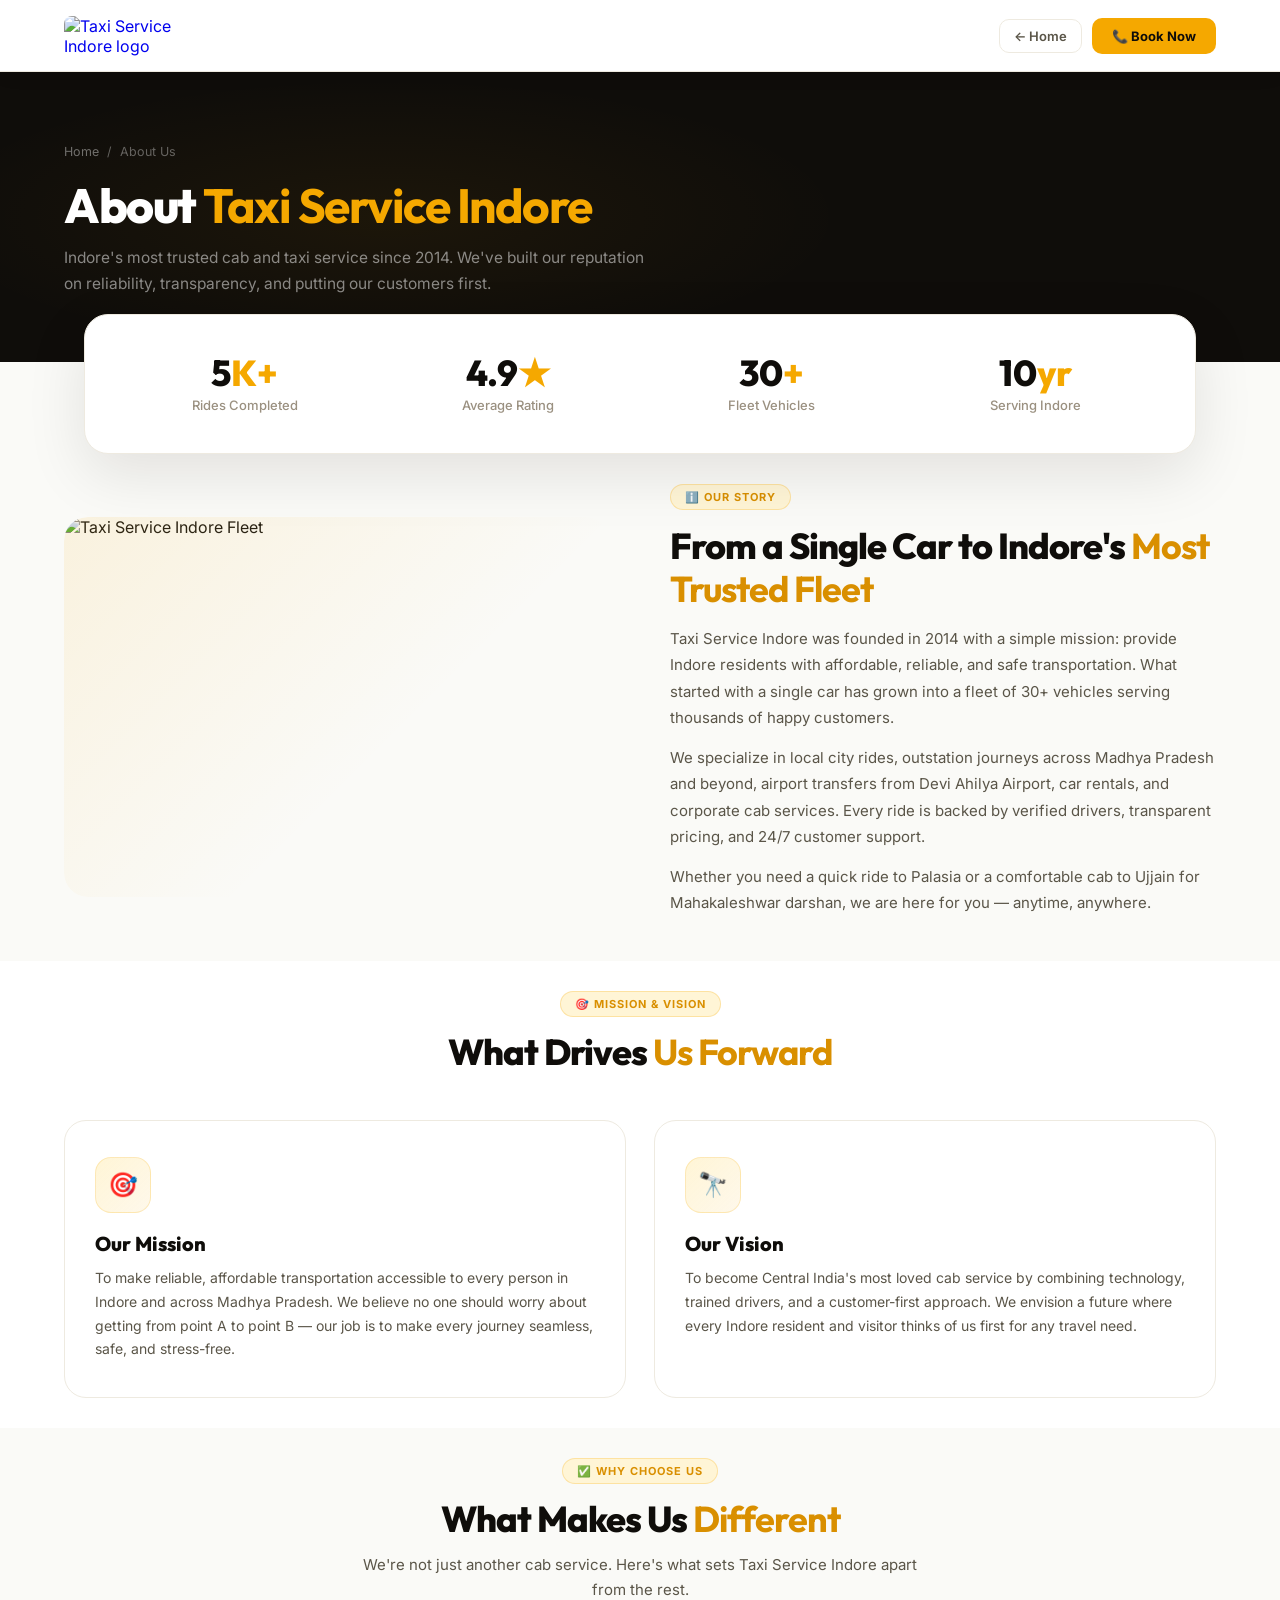
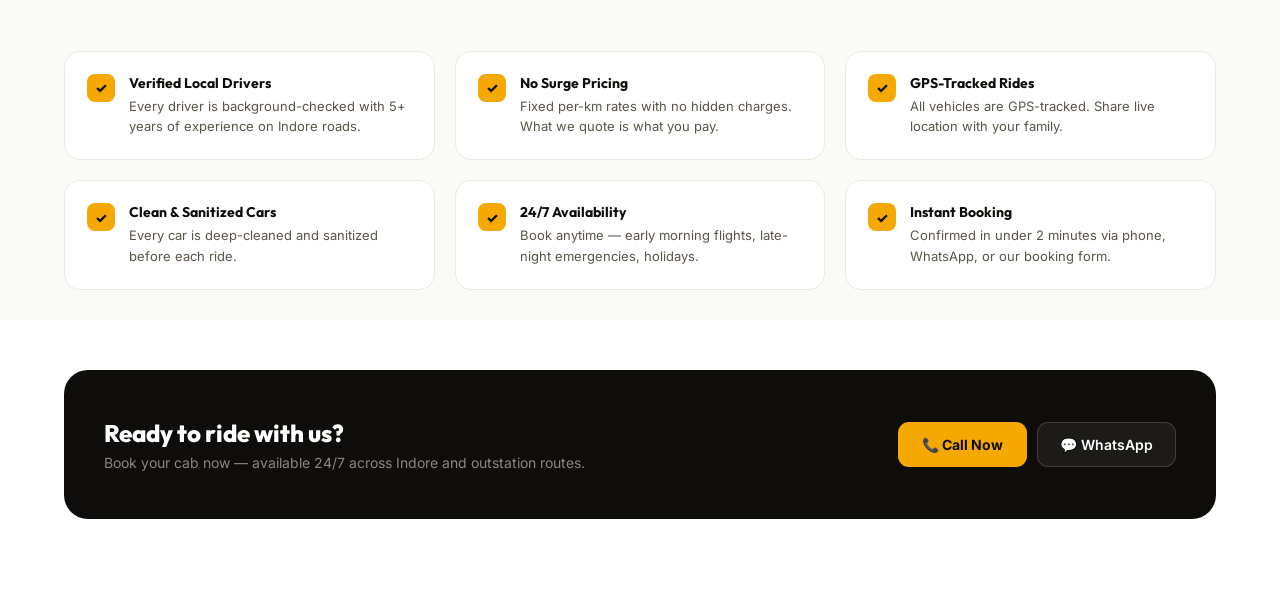
==== aboutus.html @ 5d9b3487 "update the theme" ====
<!DOCTYPE html>
<html lang="en">
<head>
  <meta charset="UTF-8">
  <meta name="viewport" content="width=device-width, initial-scale=1.0">
  <meta name="description" content="About Taxi Service Indore — Indore's most trusted cab service since 2014. Learn about our mission, vision, fleet, and why thousands choose us.">
  <title>About Us | Taxi Service Indore</title>
  <link rel="preconnect" href="https://fonts.googleapis.com">
  <link href="https://fonts.googleapis.com/css2?family=Outfit:wght@300;400;500;600;700;800;900&family=Inter:wght@300;400;500;600;700&display=swap" rel="stylesheet">
  <style>
    :root {
      --primary: #F5A800; --primary-dark: #D98F00; --primary-light: #FFF5D6;
      --primary-glow: rgba(245,168,0,0.25); --dark: #0F0D0A; --dark2: #1A1712;
      --text: #1C1A15; --text-mid: #5A5548; --text-light: #9A9080;
      --white: #FFFFFF; --bg: #FAFAF7; --border: #EEEAE0;
      --font-h: 'Outfit', sans-serif; --font-b: 'Inter', sans-serif;
    }
    *,*::before,*::after{box-sizing:border-box;margin:0;padding:0}
    html{scroll-behavior:smooth}
    body{font-family:var(--font-b);background:var(--bg);color:var(--text)}

    nav{position:sticky;top:0;z-index:999;background:rgba(255,255,255,0.97);backdrop-filter:blur(20px);border-bottom:1px solid var(--border);height:72px;padding:0 5%;display:flex;align-items:center;justify-content:space-between;box-shadow:0 2px 20px rgba(15,13,10,0.06)}
    .logo{display:flex;align-items:center;gap:12px;text-decoration:none}
    .logo-mark{width:110px;border-radius:8px;display:flex;align-items:center;justify-content:center;overflow:hidden}
    .logo-mark img{width:100%;height:100%;object-fit:contain;display:block}
    .nav-right{display:flex;align-items:center;gap:10px}
    .nav-back{display:flex;align-items:center;gap:8px;text-decoration:none;color:var(--text-mid);font-size:13px;font-weight:600;padding:8px 14px;border:1.5px solid var(--border);border-radius:10px;transition:all 0.2s}
    .nav-back:hover{border-color:var(--primary);color:var(--primary-dark);background:var(--primary-light)}
    .nav-book{display:flex;align-items:center;gap:8px;background:var(--primary);color:var(--dark);font-weight:700;font-size:13px;padding:10px 20px;border-radius:10px;text-decoration:none;transition:all 0.2s}
    .nav-book:hover{background:var(--primary-dark)}

    .page-hero{background:var(--dark);padding:72px 5% 64px;position:relative;overflow:hidden}
    .page-hero::after{content:'';position:absolute;inset:0;background:radial-gradient(ellipse 60% 80% at 30% 50%,rgba(245,168,0,0.06) 0%,transparent 60%)}
    .hero-inner{max-width:1240px;margin:0 auto;position:relative;z-index:2}
    .breadcrumb{display:flex;align-items:center;gap:8px;font-size:12.5px;color:rgba(255,255,255,0.35);margin-bottom:16px}
    .breadcrumb a{color:rgba(255,255,255,0.4);text-decoration:none}
    .breadcrumb a:hover{color:var(--primary)}
    .page-hero h1{font-family:var(--font-h);font-size:clamp(28px,4vw,48px);font-weight:800;color:white;letter-spacing:-1.5px;margin-bottom:10px}
    .page-hero h1 b{color:var(--primary)}
    .page-hero p{font-size:15.5px;color:rgba(255,255,255,0.5);max-width:600px;line-height:1.7}

    .section{padding:30px 5%}
    .section.bg-white{background:white}
    .wrap{max-width:1240px;margin:0 auto}

    /* Stats Bar */
    .stats-bar{background:white;border-radius:24px;padding:40px;display:grid;grid-template-columns:repeat(4,1fr);gap:24px;margin-top:-48px;position:relative;z-index:10;box-shadow:0 20px 60px rgba(15,13,10,0.1);border:1.5px solid var(--border)}
    .stat-item{text-align:center}
    .stat-num{font-family:var(--font-h);font-size:36px;font-weight:800;color:var(--dark);line-height:1}
    .stat-num span{color:var(--primary)}
    .stat-label{font-size:13px;color:var(--text-light);margin-top:6px;font-weight:500}

    /* Intro */
    .intro-grid{display:grid;grid-template-columns:1fr 1fr;gap:60px;align-items:center}
    .intro-img{border-radius:24px;overflow:hidden;height:380px;position:relative}
    .intro-img img{width:100%;height:100%;object-fit:cover}
    .intro-img::after{content:'';position:absolute;inset:0;background:linear-gradient(135deg,rgba(245,168,0,0.1) 0%,transparent 60%);border-radius:24px}
    .intro-text h2{font-family:var(--font-h);font-size:clamp(24px,3vw,36px);font-weight:800;color:var(--dark);letter-spacing:-1px;margin-bottom:16px;line-height:1.2}
    .intro-text h2 b{color:var(--primary-dark)}
    .intro-text p{font-size:15px;color:var(--text-mid);line-height:1.75;margin-bottom:14px}

    /* Mission Vision */
    .mv-grid{display:grid;grid-template-columns:1fr 1fr;gap:28px}
    .mv-card{background:white;border-radius:22px;padding:36px 30px;border:1.5px solid var(--border);transition:all 0.3s}
    .mv-card:hover{transform:translateY(-4px);box-shadow:0 16px 48px rgba(15,13,10,0.08);border-color:var(--primary)}
    .mv-icon{width:56px;height:56px;border-radius:16px;background:linear-gradient(135deg,var(--primary-light),rgba(245,168,0,0.08));border:1.5px solid rgba(245,168,0,0.2);display:flex;align-items:center;justify-content:center;font-size:24px;margin-bottom:18px;transition:all 0.3s}
    .mv-card:hover .mv-icon{background:var(--primary)}
    .mv-card h3{font-family:var(--font-h);font-size:20px;font-weight:800;color:var(--dark);margin-bottom:10px}
    .mv-card p{font-size:14px;color:var(--text-mid);line-height:1.7}

    /* Why Choose */
    .choose-grid{display:grid;grid-template-columns:repeat(3,1fr);gap:20px}
    .choose-item{display:flex;gap:14px;align-items:flex-start;background:white;border-radius:16px;padding:22px;border:1.5px solid var(--border);transition:all 0.3s}
    .choose-item:hover{transform:translateY(-3px);box-shadow:0 12px 36px rgba(15,13,10,0.06);border-color:var(--primary)}
    .choose-check{width:28px;height:28px;background:var(--primary);border-radius:8px;display:flex;align-items:center;justify-content:center;flex-shrink:0;font-size:14px;color:var(--dark);font-weight:800}
    .choose-item h4{font-family:var(--font-h);font-size:14px;font-weight:700;color:var(--dark);margin-bottom:4px}
    .choose-item p{font-size:13px;color:var(--text-mid);line-height:1.6}

    /* CTA */
    .cta-strip{background:var(--dark);border-radius:24px;padding:48px 40px;display:flex;align-items:center;justify-content:space-between;gap:24px;flex-wrap:wrap;margin-top:20px}
    .cta-strip h3{font-family:var(--font-h);font-size:24px;font-weight:800;color:white;margin-bottom:6px}
    .cta-strip p{font-size:14px;color:rgba(255,255,255,0.5)}
    .cta-btns{display:flex;gap:10px;flex-wrap:wrap;flex-shrink:0}
    .btn-primary{display:inline-flex;align-items:center;gap:8px;background:var(--primary);color:var(--dark);font-weight:700;font-size:14px;padding:13px 24px;border-radius:11px;text-decoration:none;transition:all 0.25s}
    .btn-primary:hover{background:var(--primary-dark);transform:translateY(-1px)}
    .btn-wa{display:inline-flex;align-items:center;gap:8px;background:rgba(255,255,255,0.06);color:white;font-weight:600;font-size:14px;padding:13px 22px;border-radius:11px;text-decoration:none;border:1.5px solid rgba(255,255,255,0.15);transition:all 0.25s}
    .btn-wa:hover{background:#25D366;border-color:#25D366}

    .sec-label{display:inline-flex;align-items:center;gap:7px;background:var(--primary-light);border:1px solid rgba(245,168,0,0.25);color:var(--primary-dark);font-size:11px;font-weight:700;letter-spacing:1px;text-transform:uppercase;padding:5px 14px;border-radius:100px;margin-bottom:14px}
    .sec-title{font-family:var(--font-h);font-size:clamp(24px,3vw,36px);font-weight:800;color:var(--dark);line-height:1.15;letter-spacing:-1px;margin-bottom:12px}
    .sec-title b{color:var(--primary-dark)}
    .sec-desc{font-size:15px;color:var(--text-mid);line-height:1.7;max-width:560px}
    .sec-head.center{text-align:center}
    .sec-head.center .sec-desc{margin:0 auto}

    .reveal{opacity:0;transform:translateY(24px);transition:opacity 0.6s ease,transform 0.6s ease}
    .reveal.visible{opacity:1;transform:translateY(0)}

    @media(max-width:900px){.intro-grid{grid-template-columns:1fr;gap:32px}.mv-grid{grid-template-columns:1fr}.choose-grid{grid-template-columns:1fr 1fr}.stats-bar{grid-template-columns:repeat(2,1fr)}}
    @media(max-width:600px){.stats-bar{grid-template-columns:1fr 1fr;padding:28px 20px}.choose-grid{grid-template-columns:1fr}.cta-strip{padding:28px 20px}.intro-img{height:260px}}
  </style>
</head>
<body>
<nav>
  <a href="index.html" class="logo">
    <div class="logo-mark"><img src="https://res.cloudinary.com/dj3iwhwvr/image/upload/v1776084201/taxiserviceindore_logo_mpghna.jpg" alt="Taxi Service Indore logo"></div>
  </a>
  <div class="nav-right">
    <a href="index.html" class="nav-back">← Home</a>
    <a href="tel:+917312345678" class="nav-book">📞 Book Now</a>
  </div>
</nav>

<div class="page-hero">
  <div class="hero-inner">
    <div class="breadcrumb"><a href="index.html">Home</a><span>/</span><span>About Us</span></div>
    <h1>About <b>Taxi Service Indore</b></h1>
    <p>Indore's most trusted cab and taxi service since 2014. We've built our reputation on reliability, transparency, and putting our customers first.</p>
  </div>
</div>

<div style="max-width:1240px;margin:0 auto;padding:0 5%">
  <div class="stats-bar reveal">
    <div class="stat-item"><div class="stat-num">5<span>K+</span></div><div class="stat-label">Rides Completed</div></div>
    <div class="stat-item"><div class="stat-num">4.9<span>★</span></div><div class="stat-label">Average Rating</div></div>
    <div class="stat-item"><div class="stat-num">30<span>+</span></div><div class="stat-label">Fleet Vehicles</div></div>
    <div class="stat-item"><div class="stat-num">10<span>yr</span></div><div class="stat-label">Serving Indore</div></div>
  </div>
</div>

<!-- INTRO -->
<section class="section">
  <div class="wrap">
    <div class="intro-grid reveal">
      <div class="intro-img">
        <img src="https://images.unsplash.com/photo-1449965408869-eaa3f722e40d?w=800&auto=format&fit=crop&q=80" alt="Taxi Service Indore Fleet" loading="lazy">
      </div>
      <div class="intro-text">
        <div class="sec-label">ℹ️ Our Story</div>
        <h2>From a Single Car to Indore's <b>Most Trusted Fleet</b></h2>
        <p>Taxi Service Indore was founded in 2014 with a simple mission: provide Indore residents with affordable, reliable, and safe transportation. What started with a single car has grown into a fleet of 30+ vehicles serving thousands of happy customers.</p>
        <p>We specialize in local city rides, outstation journeys across Madhya Pradesh and beyond, airport transfers from Devi Ahilya Airport, car rentals, and corporate cab services. Every ride is backed by verified drivers, transparent pricing, and 24/7 customer support.</p>
        <p>Whether you need a quick ride to Palasia or a comfortable cab to Ujjain for Mahakaleshwar darshan, we are here for you — anytime, anywhere.</p>
      </div>
    </div>
  </div>
</section>

<!-- MISSION & VISION -->
<section class="section bg-white">
  <div class="wrap">
    <div style="text-align:center;margin-bottom:48px">
      <div class="sec-label">🎯 Mission & Vision</div>
      <h2 class="sec-title">What Drives <b>Us Forward</b></h2>
    </div>
    <div class="mv-grid">
      <div class="mv-card reveal">
        <div class="mv-icon">🎯</div>
        <h3>Our Mission</h3>
        <p>To make reliable, affordable transportation accessible to every person in Indore and across Madhya Pradesh. We believe no one should worry about getting from point A to point B — our job is to make every journey seamless, safe, and stress-free.</p>
      </div>
      <div class="mv-card reveal">
        <div class="mv-icon">🔭</div>
        <h3>Our Vision</h3>
        <p>To become Central India's most loved cab service by combining technology, trained drivers, and a customer-first approach. We envision a future where every Indore resident and visitor thinks of us first for any travel need.</p>
      </div>
    </div>
  </div>
</section>

<!-- WHY CHOOSE US -->
<section class="section">
  <div class="wrap">
    <div style="text-align:center;margin-bottom:48px">
      <div class="sec-label">✅ Why Choose Us</div>
      <h2 class="sec-title">What Makes Us <b>Different</b></h2>
      <p class="sec-desc" style="margin:0 auto">We're not just another cab service. Here's what sets Taxi Service Indore apart from the rest.</p>
    </div>
    <div class="choose-grid">
      <div class="choose-item reveal"><div class="choose-check">✓</div><div><h4>Verified Local Drivers</h4><p>Every driver is background-checked with 5+ years of experience on Indore roads.</p></div></div>
      <div class="choose-item reveal"><div class="choose-check">✓</div><div><h4>No Surge Pricing</h4><p>Fixed per-km rates with no hidden charges. What we quote is what you pay.</p></div></div>
      <div class="choose-item reveal"><div class="choose-check">✓</div><div><h4>GPS-Tracked Rides</h4><p>All vehicles are GPS-tracked. Share live location with your family.</p></div></div>
      <div class="choose-item reveal"><div class="choose-check">✓</div><div><h4>Clean & Sanitized Cars</h4><p>Every car is deep-cleaned and sanitized before each ride.</p></div></div>
      <div class="choose-item reveal"><div class="choose-check">✓</div><div><h4>24/7 Availability</h4><p>Book anytime — early morning flights, late-night emergencies, holidays.</p></div></div>
      <div class="choose-item reveal"><div class="choose-check">✓</div><div><h4>Instant Booking</h4><p>Confirmed in under 2 minutes via phone, WhatsApp, or our booking form.</p></div></div>
    </div>
  </div>
</section>

<!-- CTA -->
<section class="section bg-white" style="padding-bottom:80px">
  <div class="wrap">
    <div class="cta-strip">
      <div>
        <h3>Ready to ride with us?</h3>
        <p>Book your cab now — available 24/7 across Indore and outstation routes.</p>
      </div>
      <div class="cta-btns">
        <a href="tel:+917312345678" class="btn-primary">📞 Call Now</a>
        <a href="https://wa.me/917312345678" class="btn-wa" target="_blank">💬 WhatsApp</a>
      </div>
    </div>
  </div>
</section>

<script>
const revealObs = new IntersectionObserver((entries) => {
  entries.forEach(e => { if (e.isIntersecting) e.target.classList.add('visible'); });
}, { threshold: 0.1 });
document.querySelectorAll('.reveal').forEach(el => revealObs.observe(el));
</script>
</body>
</html>
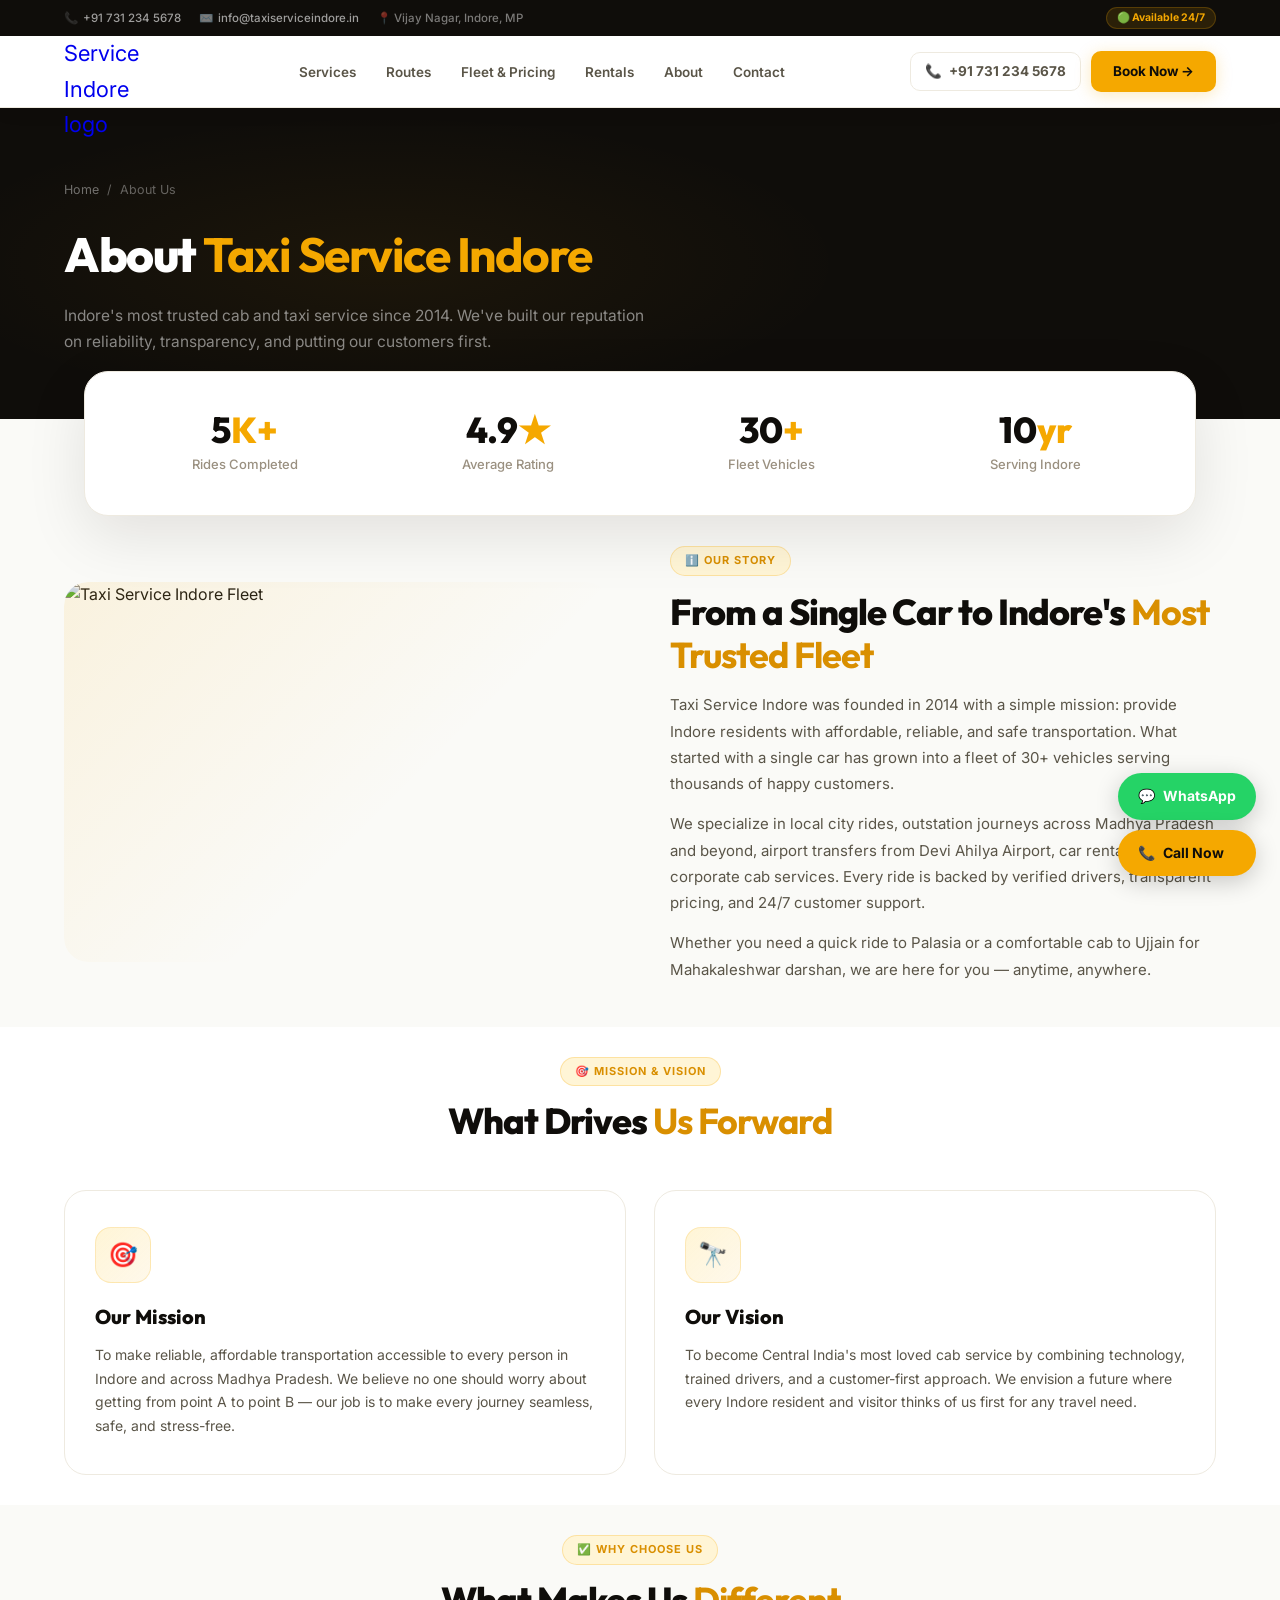
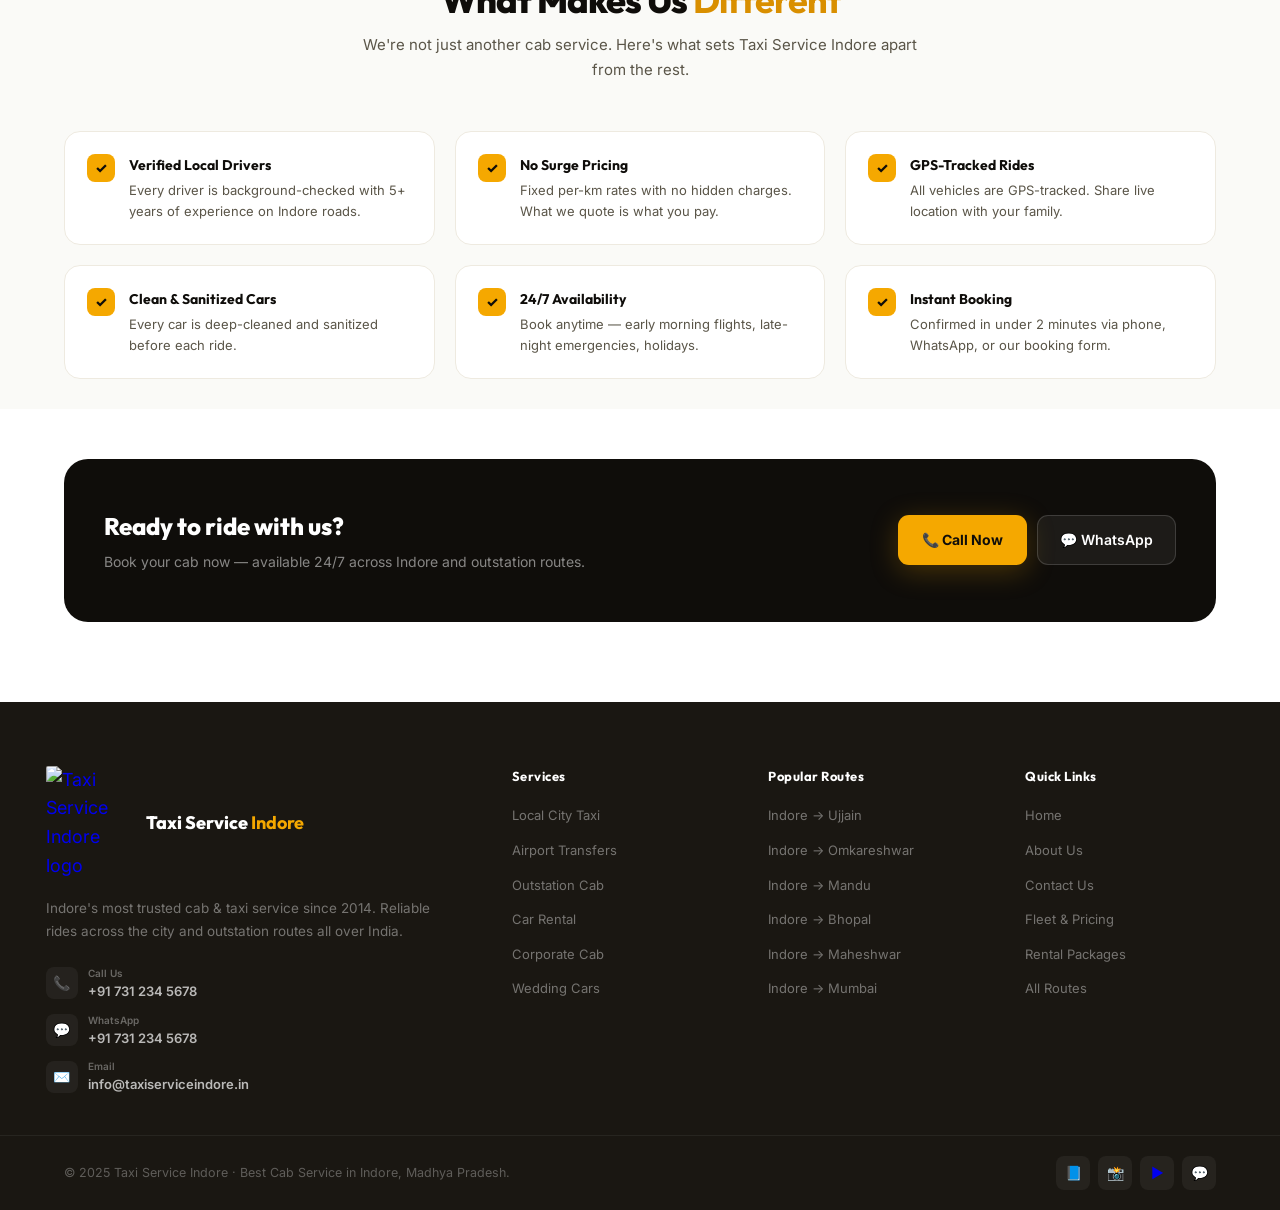
==== commit 3f933592: "update the header and footer" ====
--- a/aboutus.html
+++ b/aboutus.html
@@ -1,213 +1,786 @@
 <!DOCTYPE html>
 <html lang="en">
+
 <head>
   <meta charset="UTF-8">
   <meta name="viewport" content="width=device-width, initial-scale=1.0">
-  <meta name="description" content="About Taxi Service Indore — Indore's most trusted cab service since 2014. Learn about our mission, vision, fleet, and why thousands choose us.">
+  <meta name="description"
+    content="About Taxi Service Indore — Indore's most trusted cab service since 2014. Learn about our mission, vision, fleet, and why thousands choose us.">
   <title>About Us | Taxi Service Indore</title>
   <link rel="preconnect" href="https://fonts.googleapis.com">
-  <link href="https://fonts.googleapis.com/css2?family=Outfit:wght@300;400;500;600;700;800;900&family=Inter:wght@300;400;500;600;700&display=swap" rel="stylesheet">
+  <link
+    href="https://fonts.googleapis.com/css2?family=Outfit:wght@300;400;500;600;700;800;900&family=Inter:wght@300;400;500;600;700&display=swap"
+    rel="stylesheet">
   <style>
     :root {
-      --primary: #F5A800; --primary-dark: #D98F00; --primary-light: #FFF5D6;
-      --primary-glow: rgba(245,168,0,0.25); --dark: #0F0D0A; --dark2: #1A1712;
-      --text: #1C1A15; --text-mid: #5A5548; --text-light: #9A9080;
-      --white: #FFFFFF; --bg: #FAFAF7; --border: #EEEAE0;
-      --font-h: 'Outfit', sans-serif; --font-b: 'Inter', sans-serif;
-    }
-    *,*::before,*::after{box-sizing:border-box;margin:0;padding:0}
-    html{scroll-behavior:smooth}
-    body{font-family:var(--font-b);background:var(--bg);color:var(--text)}
-
-    nav{position:sticky;top:0;z-index:999;background:rgba(255,255,255,0.97);backdrop-filter:blur(20px);border-bottom:1px solid var(--border);height:72px;padding:0 5%;display:flex;align-items:center;justify-content:space-between;box-shadow:0 2px 20px rgba(15,13,10,0.06)}
-    .logo{display:flex;align-items:center;gap:12px;text-decoration:none}
-    .logo-mark{width:110px;border-radius:8px;display:flex;align-items:center;justify-content:center;overflow:hidden}
-    .logo-mark img{width:100%;height:100%;object-fit:contain;display:block}
-    .nav-right{display:flex;align-items:center;gap:10px}
-    .nav-back{display:flex;align-items:center;gap:8px;text-decoration:none;color:var(--text-mid);font-size:13px;font-weight:600;padding:8px 14px;border:1.5px solid var(--border);border-radius:10px;transition:all 0.2s}
-    .nav-back:hover{border-color:var(--primary);color:var(--primary-dark);background:var(--primary-light)}
-    .nav-book{display:flex;align-items:center;gap:8px;background:var(--primary);color:var(--dark);font-weight:700;font-size:13px;padding:10px 20px;border-radius:10px;text-decoration:none;transition:all 0.2s}
-    .nav-book:hover{background:var(--primary-dark)}
-
-    .page-hero{background:var(--dark);padding:72px 5% 64px;position:relative;overflow:hidden}
-    .page-hero::after{content:'';position:absolute;inset:0;background:radial-gradient(ellipse 60% 80% at 30% 50%,rgba(245,168,0,0.06) 0%,transparent 60%)}
-    .hero-inner{max-width:1240px;margin:0 auto;position:relative;z-index:2}
-    .breadcrumb{display:flex;align-items:center;gap:8px;font-size:12.5px;color:rgba(255,255,255,0.35);margin-bottom:16px}
-    .breadcrumb a{color:rgba(255,255,255,0.4);text-decoration:none}
-    .breadcrumb a:hover{color:var(--primary)}
-    .page-hero h1{font-family:var(--font-h);font-size:clamp(28px,4vw,48px);font-weight:800;color:white;letter-spacing:-1.5px;margin-bottom:10px}
-    .page-hero h1 b{color:var(--primary)}
-    .page-hero p{font-size:15.5px;color:rgba(255,255,255,0.5);max-width:600px;line-height:1.7}
-
-    .section{padding:30px 5%}
-    .section.bg-white{background:white}
-    .wrap{max-width:1240px;margin:0 auto}
+      --primary: #F5A800;
+      --primary-dark: #D98F00;
+      --primary-light: #FFF5D6;
+      --primary-glow: rgba(245, 168, 0, 0.25);
+      --dark: #0F0D0A;
+      --dark2: #1A1712;
+      --text: #1C1A15;
+      --text-mid: #5A5548;
+      --text-light: #9A9080;
+      --white: #FFFFFF;
+      --bg: #FAFAF7;
+      --border: #EEEAE0;
+      --font-h: 'Outfit', sans-serif;
+      --font-b: 'Inter', sans-serif;
+    }
+
+    *,
+    *::before,
+    *::after {
+      box-sizing: border-box;
+      margin: 0;
+      padding: 0
+    }
+
+    html {
+      scroll-behavior: smooth
+    }
+
+    body {
+      font-family: var(--font-b);
+      background: var(--bg);
+      color: var(--text);
+      overflow-x: hidden;
+      line-height: 1.6;
+    }
+
+    /* ══ TOPBAR ══ */
+    .topbar {
+      position: fixed; top: 0; left: 0; right: 0; z-index: 1000;
+      background: var(--dark); height: 36px; display: flex; align-items: center;
+      padding: 0 5%; transition: transform 0.3s ease;
+    }
+    .topbar.hide { transform: translateY(-100%); }
+    .topbar-inner { max-width: 1240px; width: 100%; margin: 0 auto; display: flex; align-items: center; justify-content: space-between; }
+    .tb-left { display: flex; gap: 18px; align-items: center; }
+    .tb-item { display: flex; align-items: center; gap: 5px; font-size: 11.5px; color: rgba(255,255,255,0.45); font-weight: 500; }
+    .tb-item a { color: rgba(255,255,255,0.6); text-decoration: none; transition: color 0.2s; }
+    .tb-item a:hover { color: var(--primary); }
+    .tb-badge { display: flex; align-items: center; gap: 5px; background: rgba(245,168,0,0.12); border: 1px solid rgba(245,168,0,0.22); color: var(--primary); font-size: 10.5px; font-weight: 700; padding: 2px 10px; border-radius: 100px; }
+
+    /* ══ NAV ══ */
+    nav {
+      position: fixed; top: 36px; left: 0; right: 0; z-index: 999;
+      background: rgba(255,255,255,0.97); backdrop-filter: blur(20px);
+      border-bottom: 1px solid var(--border); height: 72px; padding: 0 5%;
+      display: flex; align-items: center; justify-content: space-between;
+      transition: all 0.35s ease; box-shadow: 0 2px 20px rgba(15,13,10,0.06);
+    }
+    nav.scrolled { top: 0; background: rgba(255,255,255,0.82); backdrop-filter: blur(28px) saturate(180%); box-shadow: 0 8px 40px rgba(15,13,10,0.10), 0 0 0 1px rgba(238,234,224,0.5); }
+    .logo { display: flex; align-items: center; gap: 12px; text-decoration: none; }
+    .logo-mark { width: 110px; border-radius: 8px; display: flex; align-items: center; justify-content: center; font-size: 22px; overflow: hidden; }
+    .logo-mark img { width: 100%; height: 100%; object-fit: contain; display: block; }
+    .nav-links { display: flex; align-items: center; gap: 2px; list-style: none; }
+    .nav-links a { color: var(--text-mid); text-decoration: none; font-size: 13.5px; font-weight: 600; padding: 7px 14px; border-radius: 8px; transition: all 0.2s; position: relative; }
+    .nav-links a::after { content: ''; position: absolute; bottom: 3px; left: 14px; right: 14px; height: 2px; background: var(--primary); border-radius: 2px; transform: scaleX(0); transition: transform 0.25s ease; transform-origin: left; }
+    .nav-links a:hover { color: var(--dark); }
+    .nav-links a:hover::after { transform: scaleX(1); }
+    .nav-actions { display: flex; align-items: center; gap: 10px; }
+    .nav-tel { display: flex; align-items: center; gap: 7px; font-size: 13.5px; font-weight: 700; color: var(--text-mid); text-decoration: none; padding: 8px 14px; border: 1.5px solid var(--border); border-radius: 10px; transition: all 0.2s; }
+    .nav-tel:hover { border-color: var(--primary); color: var(--primary-dark); background: var(--primary-light); }
+    .nav-tel .ring-icon { display: inline-block; animation: phoneRing 1.5s ease-in-out infinite; transform-origin: center; }
+    @keyframes phoneRing { 0%,100%{transform:rotate(0)} 10%{transform:rotate(14deg)} 20%{transform:rotate(-10deg)} 30%{transform:rotate(10deg)} 40%{transform:rotate(-6deg)} 50%{transform:rotate(0)} }
+    .btn-book { display: flex; align-items: center; gap: 7px; background: var(--primary); color: var(--dark); font-family: var(--font-b); font-weight: 700; font-size: 13.5px; padding: 10px 22px; border-radius: 10px; text-decoration: none; border: none; cursor: pointer; box-shadow: 0 3px 16px var(--primary-glow); transition: all 0.3s ease; }
+    .btn-book:hover { background: var(--primary-dark); transform: translateY(-2px) scale(1.05); box-shadow: 0 10px 32px var(--primary-glow); }
+    .hamburger { display: none; flex-direction: column; gap: 5px; cursor: pointer; background: none; border: none; padding: 4px; }
+    .hamburger span { width: 22px; height: 2.5px; background: var(--text); border-radius: 2px; transition: all 0.3s; }
+    .header-offset { height: 108px; }
+
+    /* ══ MOBILE MENU ══ */
+    .mob-overlay { display: none; position: fixed; inset: 0; background: rgba(0,0,0,0.5); z-index: 990; }
+    .mob-menu { position: fixed; top: 0; right: -100%; width: 300px; height: 100vh; background: white; z-index: 995; padding: 80px 28px 32px; display: flex; flex-direction: column; gap: 6px; transition: right 0.35s cubic-bezier(0.16,1,0.3,1); box-shadow: -20px 0 60px rgba(0,0,0,0.15); }
+    .mob-menu.open { right: 0; }
+    .mob-close { position: absolute; top: 22px; right: 22px; background: var(--border); border: none; border-radius: 8px; width: 36px; height: 36px; cursor: pointer; font-size: 18px; }
+    .mob-menu a { color: var(--text); text-decoration: none; font-size: 15px; font-weight: 600; padding: 12px 14px; border-radius: 10px; transition: all 0.2s; display: flex; align-items: center; gap: 10px; }
+    .mob-menu a:hover { background: var(--primary-light); color: var(--primary-dark); }
+    .mob-divider { height: 1px; background: var(--border); margin: 8px 0; }
+    .mob-cta { margin-top: 12px; display: flex; flex-direction: column; gap: 10px; }
+    .btn-primary { display: inline-flex; align-items: center; gap: 8px; background: var(--primary); color: var(--dark); font-family: var(--font-b); font-weight: 700; font-size: 15px; padding: 14px 28px; border-radius: 12px; text-decoration: none; border: none; cursor: pointer; box-shadow: 0 6px 28px var(--primary-glow); transition: all 0.25s; }
+    .btn-primary:hover { background: var(--primary-dark); transform: translateY(-2px); }
+    .wa-btn { width: 100%; padding: 12px; background: #25D366; color: white; border: none; border-radius: 11px; font-family: var(--font-h); font-weight: 700; font-size: 14px; cursor: pointer; transition: all 0.25s; display: flex; align-items: center; justify-content: center; gap: 8px; text-decoration: none; }
+    .wa-btn:hover { background: #1fb358; transform: translateY(-1px); }
+
+    .page-hero {
+      background: var(--dark);
+      padding: 72px 5% 64px;
+      position: relative;
+      overflow: hidden
+    }
+
+    .page-hero::after {
+      content: '';
+      position: absolute;
+      inset: 0;
+      background: radial-gradient(ellipse 60% 80% at 30% 50%, rgba(245, 168, 0, 0.06) 0%, transparent 60%)
+    }
+
+    .hero-inner {
+      max-width: 1240px;
+      margin: 0 auto;
+      position: relative;
+      z-index: 2
+    }
+
+    .breadcrumb {
+      display: flex;
+      align-items: center;
+      gap: 8px;
+      font-size: 12.5px;
+      color: rgba(255, 255, 255, 0.35);
+      margin-bottom: 16px
+    }
+
+    .breadcrumb a {
+      color: rgba(255, 255, 255, 0.4);
+      text-decoration: none
+    }
+
+    .breadcrumb a:hover {
+      color: var(--primary)
+    }
+
+    .page-hero h1 {
+      font-family: var(--font-h);
+      font-size: clamp(28px, 4vw, 48px);
+      font-weight: 800;
+      color: white;
+      letter-spacing: -1.5px;
+      margin-bottom: 10px
+    }
+
+    .page-hero h1 b {
+      color: var(--primary)
+    }
+
+    .page-hero p {
+      font-size: 15.5px;
+      color: rgba(255, 255, 255, 0.5);
+      max-width: 600px;
+      line-height: 1.7
+    }
+
+    .section {
+      padding: 30px 5%
+    }
+
+    .section.bg-white {
+      background: white
+    }
+
+    .wrap {
+      max-width: 1240px;
+      margin: 0 auto
+    }
 
     /* Stats Bar */
-    .stats-bar{background:white;border-radius:24px;padding:40px;display:grid;grid-template-columns:repeat(4,1fr);gap:24px;margin-top:-48px;position:relative;z-index:10;box-shadow:0 20px 60px rgba(15,13,10,0.1);border:1.5px solid var(--border)}
-    .stat-item{text-align:center}
-    .stat-num{font-family:var(--font-h);font-size:36px;font-weight:800;color:var(--dark);line-height:1}
-    .stat-num span{color:var(--primary)}
-    .stat-label{font-size:13px;color:var(--text-light);margin-top:6px;font-weight:500}
+    .stats-bar {
+      background: white;
+      border-radius: 24px;
+      padding: 40px;
+      display: grid;
+      grid-template-columns: repeat(4, 1fr);
+      gap: 24px;
+      margin-top: -48px;
+      position: relative;
+      z-index: 10;
+      box-shadow: 0 20px 60px rgba(15, 13, 10, 0.1);
+      border: 1.5px solid var(--border)
+    }
+
+    .stat-item {
+      text-align: center
+    }
+
+    .stat-num {
+      font-family: var(--font-h);
+      font-size: 36px;
+      font-weight: 800;
+      color: var(--dark);
+      line-height: 1
+    }
+
+    .stat-num span {
+      color: var(--primary)
+    }
+
+    .stat-label {
+      font-size: 13px;
+      color: var(--text-light);
+      margin-top: 6px;
+      font-weight: 500
+    }
 
     /* Intro */
-    .intro-grid{display:grid;grid-template-columns:1fr 1fr;gap:60px;align-items:center}
-    .intro-img{border-radius:24px;overflow:hidden;height:380px;position:relative}
-    .intro-img img{width:100%;height:100%;object-fit:cover}
-    .intro-img::after{content:'';position:absolute;inset:0;background:linear-gradient(135deg,rgba(245,168,0,0.1) 0%,transparent 60%);border-radius:24px}
-    .intro-text h2{font-family:var(--font-h);font-size:clamp(24px,3vw,36px);font-weight:800;color:var(--dark);letter-spacing:-1px;margin-bottom:16px;line-height:1.2}
-    .intro-text h2 b{color:var(--primary-dark)}
-    .intro-text p{font-size:15px;color:var(--text-mid);line-height:1.75;margin-bottom:14px}
+    .intro-grid {
+      display: grid;
+      grid-template-columns: 1fr 1fr;
+      gap: 60px;
+      align-items: center
+    }
+
+    .intro-img {
+      border-radius: 24px;
+      overflow: hidden;
+      height: 380px;
+      position: relative
+    }
+
+    .intro-img img {
+      width: 100%;
+      height: 100%;
+      object-fit: cover
+    }
+
+    .intro-img::after {
+      content: '';
+      position: absolute;
+      inset: 0;
+      background: linear-gradient(135deg, rgba(245, 168, 0, 0.1) 0%, transparent 60%);
+      border-radius: 24px
+    }
+
+    .intro-text h2 {
+      font-family: var(--font-h);
+      font-size: clamp(24px, 3vw, 36px);
+      font-weight: 800;
+      color: var(--dark);
+      letter-spacing: -1px;
+      margin-bottom: 16px;
+      line-height: 1.2
+    }
+
+    .intro-text h2 b {
+      color: var(--primary-dark)
+    }
+
+    .intro-text p {
+      font-size: 15px;
+      color: var(--text-mid);
+      line-height: 1.75;
+      margin-bottom: 14px
+    }
 
     /* Mission Vision */
-    .mv-grid{display:grid;grid-template-columns:1fr 1fr;gap:28px}
-    .mv-card{background:white;border-radius:22px;padding:36px 30px;border:1.5px solid var(--border);transition:all 0.3s}
-    .mv-card:hover{transform:translateY(-4px);box-shadow:0 16px 48px rgba(15,13,10,0.08);border-color:var(--primary)}
-    .mv-icon{width:56px;height:56px;border-radius:16px;background:linear-gradient(135deg,var(--primary-light),rgba(245,168,0,0.08));border:1.5px solid rgba(245,168,0,0.2);display:flex;align-items:center;justify-content:center;font-size:24px;margin-bottom:18px;transition:all 0.3s}
-    .mv-card:hover .mv-icon{background:var(--primary)}
-    .mv-card h3{font-family:var(--font-h);font-size:20px;font-weight:800;color:var(--dark);margin-bottom:10px}
-    .mv-card p{font-size:14px;color:var(--text-mid);line-height:1.7}
+    .mv-grid {
+      display: grid;
+      grid-template-columns: 1fr 1fr;
+      gap: 28px
+    }
+
+    .mv-card {
+      background: white;
+      border-radius: 22px;
+      padding: 36px 30px;
+      border: 1.5px solid var(--border);
+      transition: all 0.3s
+    }
+
+    .mv-card:hover {
+      transform: translateY(-4px);
+      box-shadow: 0 16px 48px rgba(15, 13, 10, 0.08);
+      border-color: var(--primary)
+    }
+
+    .mv-icon {
+      width: 56px;
+      height: 56px;
+      border-radius: 16px;
+      background: linear-gradient(135deg, var(--primary-light), rgba(245, 168, 0, 0.08));
+      border: 1.5px solid rgba(245, 168, 0, 0.2);
+      display: flex;
+      align-items: center;
+      justify-content: center;
+      font-size: 24px;
+      margin-bottom: 18px;
+      transition: all 0.3s
+    }
+
+    .mv-card:hover .mv-icon {
+      background: var(--primary)
+    }
+
+    .mv-card h3 {
+      font-family: var(--font-h);
+      font-size: 20px;
+      font-weight: 800;
+      color: var(--dark);
+      margin-bottom: 10px
+    }
+
+    .mv-card p {
+      font-size: 14px;
+      color: var(--text-mid);
+      line-height: 1.7
+    }
 
     /* Why Choose */
-    .choose-grid{display:grid;grid-template-columns:repeat(3,1fr);gap:20px}
-    .choose-item{display:flex;gap:14px;align-items:flex-start;background:white;border-radius:16px;padding:22px;border:1.5px solid var(--border);transition:all 0.3s}
-    .choose-item:hover{transform:translateY(-3px);box-shadow:0 12px 36px rgba(15,13,10,0.06);border-color:var(--primary)}
-    .choose-check{width:28px;height:28px;background:var(--primary);border-radius:8px;display:flex;align-items:center;justify-content:center;flex-shrink:0;font-size:14px;color:var(--dark);font-weight:800}
-    .choose-item h4{font-family:var(--font-h);font-size:14px;font-weight:700;color:var(--dark);margin-bottom:4px}
-    .choose-item p{font-size:13px;color:var(--text-mid);line-height:1.6}
+    .choose-grid {
+      display: grid;
+      grid-template-columns: repeat(3, 1fr);
+      gap: 20px
+    }
+
+    .choose-item {
+      display: flex;
+      gap: 14px;
+      align-items: flex-start;
+      background: white;
+      border-radius: 16px;
+      padding: 22px;
+      border: 1.5px solid var(--border);
+      transition: all 0.3s
+    }
+
+    .choose-item:hover {
+      transform: translateY(-3px);
+      box-shadow: 0 12px 36px rgba(15, 13, 10, 0.06);
+      border-color: var(--primary)
+    }
+
+    .choose-check {
+      width: 28px;
+      height: 28px;
+      background: var(--primary);
+      border-radius: 8px;
+      display: flex;
+      align-items: center;
+      justify-content: center;
+      flex-shrink: 0;
+      font-size: 14px;
+      color: var(--dark);
+      font-weight: 800
+    }
+
+    .choose-item h4 {
+      font-family: var(--font-h);
+      font-size: 14px;
+      font-weight: 700;
+      color: var(--dark);
+      margin-bottom: 4px
+    }
+
+    .choose-item p {
+      font-size: 13px;
+      color: var(--text-mid);
+      line-height: 1.6
+    }
 
     /* CTA */
-    .cta-strip{background:var(--dark);border-radius:24px;padding:48px 40px;display:flex;align-items:center;justify-content:space-between;gap:24px;flex-wrap:wrap;margin-top:20px}
-    .cta-strip h3{font-family:var(--font-h);font-size:24px;font-weight:800;color:white;margin-bottom:6px}
-    .cta-strip p{font-size:14px;color:rgba(255,255,255,0.5)}
-    .cta-btns{display:flex;gap:10px;flex-wrap:wrap;flex-shrink:0}
-    .btn-primary{display:inline-flex;align-items:center;gap:8px;background:var(--primary);color:var(--dark);font-weight:700;font-size:14px;padding:13px 24px;border-radius:11px;text-decoration:none;transition:all 0.25s}
-    .btn-primary:hover{background:var(--primary-dark);transform:translateY(-1px)}
-    .btn-wa{display:inline-flex;align-items:center;gap:8px;background:rgba(255,255,255,0.06);color:white;font-weight:600;font-size:14px;padding:13px 22px;border-radius:11px;text-decoration:none;border:1.5px solid rgba(255,255,255,0.15);transition:all 0.25s}
-    .btn-wa:hover{background:#25D366;border-color:#25D366}
-
-    .sec-label{display:inline-flex;align-items:center;gap:7px;background:var(--primary-light);border:1px solid rgba(245,168,0,0.25);color:var(--primary-dark);font-size:11px;font-weight:700;letter-spacing:1px;text-transform:uppercase;padding:5px 14px;border-radius:100px;margin-bottom:14px}
-    .sec-title{font-family:var(--font-h);font-size:clamp(24px,3vw,36px);font-weight:800;color:var(--dark);line-height:1.15;letter-spacing:-1px;margin-bottom:12px}
-    .sec-title b{color:var(--primary-dark)}
-    .sec-desc{font-size:15px;color:var(--text-mid);line-height:1.7;max-width:560px}
-    .sec-head.center{text-align:center}
-    .sec-head.center .sec-desc{margin:0 auto}
-
-    .reveal{opacity:0;transform:translateY(24px);transition:opacity 0.6s ease,transform 0.6s ease}
-    .reveal.visible{opacity:1;transform:translateY(0)}
-
-    @media(max-width:900px){.intro-grid{grid-template-columns:1fr;gap:32px}.mv-grid{grid-template-columns:1fr}.choose-grid{grid-template-columns:1fr 1fr}.stats-bar{grid-template-columns:repeat(2,1fr)}}
-    @media(max-width:600px){.stats-bar{grid-template-columns:1fr 1fr;padding:28px 20px}.choose-grid{grid-template-columns:1fr}.cta-strip{padding:28px 20px}.intro-img{height:260px}}
+    .cta-strip {
+      background: var(--dark);
+      border-radius: 24px;
+      padding: 48px 40px;
+      display: flex;
+      align-items: center;
+      justify-content: space-between;
+      gap: 24px;
+      flex-wrap: wrap;
+      margin-top: 20px
+    }
+
+    .cta-strip h3 {
+      font-family: var(--font-h);
+      font-size: 24px;
+      font-weight: 800;
+      color: white;
+      margin-bottom: 6px
+    }
+
+    .cta-strip p {
+      font-size: 14px;
+      color: rgba(255, 255, 255, 0.5)
+    }
+
+    .cta-btns {
+      display: flex;
+      gap: 10px;
+      flex-wrap: wrap;
+      flex-shrink: 0
+    }
+
+    .btn-primary {
+      display: inline-flex;
+      align-items: center;
+      gap: 8px;
+      background: var(--primary);
+      color: var(--dark);
+      font-weight: 700;
+      font-size: 14px;
+      padding: 13px 24px;
+      border-radius: 11px;
+      text-decoration: none;
+      transition: all 0.25s
+    }
+
+    .btn-primary:hover {
+      background: var(--primary-dark);
+      transform: translateY(-1px)
+    }
+
+    .btn-wa {
+      display: inline-flex;
+      align-items: center;
+      gap: 8px;
+      background: rgba(255, 255, 255, 0.06);
+      color: white;
+      font-weight: 600;
+      font-size: 14px;
+      padding: 13px 22px;
+      border-radius: 11px;
+      text-decoration: none;
+      border: 1.5px solid rgba(255, 255, 255, 0.15);
+      transition: all 0.25s
+    }
+
+    .btn-wa:hover {
+      background: #25D366;
+      border-color: #25D366
+    }
+
+    .sec-label {
+      display: inline-flex;
+      align-items: center;
+      gap: 7px;
+      background: var(--primary-light);
+      border: 1px solid rgba(245, 168, 0, 0.25);
+      color: var(--primary-dark);
+      font-size: 11px;
+      font-weight: 700;
+      letter-spacing: 1px;
+      text-transform: uppercase;
+      padding: 5px 14px;
+      border-radius: 100px;
+      margin-bottom: 14px
+    }
+
+    .sec-title {
+      font-family: var(--font-h);
+      font-size: clamp(24px, 3vw, 36px);
+      font-weight: 800;
+      color: var(--dark);
+      line-height: 1.15;
+      letter-spacing: -1px;
+      margin-bottom: 12px
+    }
+
+    .sec-title b {
+      color: var(--primary-dark)
+    }
+
+    .sec-desc {
+      font-size: 15px;
+      color: var(--text-mid);
+      line-height: 1.7;
+      max-width: 560px
+    }
+
+    .sec-head.center {
+      text-align: center
+    }
+
+    .sec-head.center .sec-desc {
+      margin: 0 auto
+    }
+
+    .reveal {
+      opacity: 0;
+      transform: translateY(24px);
+      transition: opacity 0.6s ease, transform 0.6s ease
+    }
+
+    .reveal.visible {
+      opacity: 1;
+      transform: translateY(0)
+    }
+
+    @media(max-width:900px) {
+      .intro-grid {
+        grid-template-columns: 1fr;
+        gap: 32px
+      }
+
+      .mv-grid {
+        grid-template-columns: 1fr
+      }
+
+      .choose-grid {
+        grid-template-columns: 1fr 1fr
+      }
+
+      .stats-bar {
+        grid-template-columns: repeat(2, 1fr)
+      }
+    }
+
+    @media(max-width:680px) {
+      .topbar { display: none; }
+      nav { top: 0; height: 60px; }
+      .header-offset { height: 60px; }
+      .nav-links, .nav-tel { display: none; }
+      .hamburger { display: flex; }
+      .logo-mark { width: 80px; }
+
+      .stats-bar {
+        grid-template-columns: 1fr 1fr;
+        padding: 28px 20px
+      }
+
+      .choose-grid {
+        grid-template-columns: 1fr
+      }
+
+      .cta-strip {
+        padding: 28px 20px;
+        flex-direction: column;
+      }
+
+      .intro-img {
+        height: 260px
+      }
+    }
   </style>
 </head>
+
 <body>
-<nav>
-  <a href="index.html" class="logo">
-    <div class="logo-mark"><img src="https://res.cloudinary.com/dj3iwhwvr/image/upload/v1776084201/taxiserviceindore_logo_mpghna.jpg" alt="Taxi Service Indore logo"></div>
-  </a>
-  <div class="nav-right">
-    <a href="index.html" class="nav-back">← Home</a>
-    <a href="tel:+917312345678" class="nav-book">📞 Book Now</a>
+
+  <!-- TOPBAR -->
+  <div class="topbar" id="topbar">
+    <div class="topbar-inner">
+      <div class="tb-left">
+        <div class="tb-item">📞 <a href="tel:+917312345678">+91 731 234 5678</a></div>
+        <div class="tb-item">✉️ <a href="mailto:info@taxiserviceindore.in">info@taxiserviceindore.in</a></div>
+        <div class="tb-item">📍 Vijay Nagar, Indore, MP</div>
+      </div>
+      <div class="tb-badge">🟢 Available 24/7</div>
+    </div>
   </div>
-</nav>
-
-<div class="page-hero">
-  <div class="hero-inner">
-    <div class="breadcrumb"><a href="index.html">Home</a><span>/</span><span>About Us</span></div>
-    <h1>About <b>Taxi Service Indore</b></h1>
-    <p>Indore's most trusted cab and taxi service since 2014. We've built our reputation on reliability, transparency, and putting our customers first.</p>
+
+  <!-- NAV -->
+  <nav id="navbar">
+    <div style="max-width:1240px;width:100%;display:flex;align-items:center;justify-content:space-between;margin:0 auto;">
+      <a href="index.html" class="logo">
+        <div class="logo-mark"><img src="https://res.cloudinary.com/dj3iwhwvr/image/upload/v1776084201/taxiserviceindore_logo_mpghna.jpg" alt="Taxi Service Indore logo"></div>
+      </a>
+      <ul class="nav-links">
+        <li><a href="index.html#services">Services</a></li>
+        <li><a href="index.html#routes">Routes</a></li>
+        <li><a href="fleet.html">Fleet & Pricing</a></li>
+        <li><a href="rental.html">Rentals</a></li>
+        <li><a href="aboutus.html">About</a></li>
+        <li><a href="contactus.html">Contact</a></li>
+      </ul>
+      <div class="nav-actions">
+        <a href="tel:+917312345678" class="nav-tel"><span class="ring-icon">📞</span> +91 731 234 5678</a>
+        <a href="index.html#booking" class="btn-book">Book Now →</a>
+        <button class="hamburger" id="hamburger" onclick="toggleMenu()">
+          <span></span><span></span><span></span>
+        </button>
+      </div>
+    </div>
+  </nav>
+
+  <!-- MOBILE MENU -->
+  <div class="mob-overlay" id="mobOverlay" onclick="closeMenu()"></div>
+  <div class="mob-menu" id="mobMenu">
+    <button class="mob-close" onclick="closeMenu()">✕</button>
+    <a href="index.html#services" onclick="closeMenu()">🚗 Services</a>
+    <a href="index.html#routes" onclick="closeMenu()">🗺️ Top Routes</a>
+    <a href="fleet.html" onclick="closeMenu()">🚙 Fleet & Pricing</a>
+    <a href="rental.html" onclick="closeMenu()">🔑 Rentals</a>
+    <a href="aboutus.html" onclick="closeMenu()">ℹ️ About Us</a>
+    <a href="contactus.html" onclick="closeMenu()">📞 Contact</a>
+    <div class="mob-divider"></div>
+    <div class="mob-cta">
+      <a href="tel:+917312345678" class="btn-primary" style="justify-content:center">📞 Call Now</a>
+      <a href="https://wa.me/917312345678" class="wa-btn" target="_blank">💬 WhatsApp</a>
+    </div>
   </div>
-</div>
-
-<div style="max-width:1240px;margin:0 auto;padding:0 5%">
-  <div class="stats-bar reveal">
-    <div class="stat-item"><div class="stat-num">5<span>K+</span></div><div class="stat-label">Rides Completed</div></div>
-    <div class="stat-item"><div class="stat-num">4.9<span>★</span></div><div class="stat-label">Average Rating</div></div>
-    <div class="stat-item"><div class="stat-num">30<span>+</span></div><div class="stat-label">Fleet Vehicles</div></div>
-    <div class="stat-item"><div class="stat-num">10<span>yr</span></div><div class="stat-label">Serving Indore</div></div>
+
+  <div class="header-offset"></div>
+
+  <div class="page-hero">
+    <div class="hero-inner">
+      <div class="breadcrumb"><a href="index.html">Home</a><span>/</span><span>About Us</span></div>
+      <h1>About <b>Taxi Service Indore</b></h1>
+      <p>Indore's most trusted cab and taxi service since 2014. We've built our reputation on reliability, transparency,
+        and putting our customers first.</p>
+    </div>
   </div>
-</div>
-
-<!-- INTRO -->
-<section class="section">
-  <div class="wrap">
-    <div class="intro-grid reveal">
-      <div class="intro-img">
-        <img src="https://images.unsplash.com/photo-1449965408869-eaa3f722e40d?w=800&auto=format&fit=crop&q=80" alt="Taxi Service Indore Fleet" loading="lazy">
-      </div>
-      <div class="intro-text">
-        <div class="sec-label">ℹ️ Our Story</div>
-        <h2>From a Single Car to Indore's <b>Most Trusted Fleet</b></h2>
-        <p>Taxi Service Indore was founded in 2014 with a simple mission: provide Indore residents with affordable, reliable, and safe transportation. What started with a single car has grown into a fleet of 30+ vehicles serving thousands of happy customers.</p>
-        <p>We specialize in local city rides, outstation journeys across Madhya Pradesh and beyond, airport transfers from Devi Ahilya Airport, car rentals, and corporate cab services. Every ride is backed by verified drivers, transparent pricing, and 24/7 customer support.</p>
-        <p>Whether you need a quick ride to Palasia or a comfortable cab to Ujjain for Mahakaleshwar darshan, we are here for you — anytime, anywhere.</p>
+
+  <div style="max-width:1240px;margin:0 auto;padding:0 5%">
+    <div class="stats-bar reveal">
+      <div class="stat-item">
+        <div class="stat-num">5<span>K+</span></div>
+        <div class="stat-label">Rides Completed</div>
+      </div>
+      <div class="stat-item">
+        <div class="stat-num">4.9<span>★</span></div>
+        <div class="stat-label">Average Rating</div>
+      </div>
+      <div class="stat-item">
+        <div class="stat-num">30<span>+</span></div>
+        <div class="stat-label">Fleet Vehicles</div>
+      </div>
+      <div class="stat-item">
+        <div class="stat-num">10<span>yr</span></div>
+        <div class="stat-label">Serving Indore</div>
       </div>
     </div>
   </div>
-</section>
-
-<!-- MISSION & VISION -->
-<section class="section bg-white">
-  <div class="wrap">
-    <div style="text-align:center;margin-bottom:48px">
-      <div class="sec-label">🎯 Mission & Vision</div>
-      <h2 class="sec-title">What Drives <b>Us Forward</b></h2>
-    </div>
-    <div class="mv-grid">
-      <div class="mv-card reveal">
-        <div class="mv-icon">🎯</div>
-        <h3>Our Mission</h3>
-        <p>To make reliable, affordable transportation accessible to every person in Indore and across Madhya Pradesh. We believe no one should worry about getting from point A to point B — our job is to make every journey seamless, safe, and stress-free.</p>
-      </div>
-      <div class="mv-card reveal">
-        <div class="mv-icon">🔭</div>
-        <h3>Our Vision</h3>
-        <p>To become Central India's most loved cab service by combining technology, trained drivers, and a customer-first approach. We envision a future where every Indore resident and visitor thinks of us first for any travel need.</p>
-      </div>
-    </div>
-  </div>
-</section>
-
-<!-- WHY CHOOSE US -->
-<section class="section">
-  <div class="wrap">
-    <div style="text-align:center;margin-bottom:48px">
-      <div class="sec-label">✅ Why Choose Us</div>
-      <h2 class="sec-title">What Makes Us <b>Different</b></h2>
-      <p class="sec-desc" style="margin:0 auto">We're not just another cab service. Here's what sets Taxi Service Indore apart from the rest.</p>
-    </div>
-    <div class="choose-grid">
-      <div class="choose-item reveal"><div class="choose-check">✓</div><div><h4>Verified Local Drivers</h4><p>Every driver is background-checked with 5+ years of experience on Indore roads.</p></div></div>
-      <div class="choose-item reveal"><div class="choose-check">✓</div><div><h4>No Surge Pricing</h4><p>Fixed per-km rates with no hidden charges. What we quote is what you pay.</p></div></div>
-      <div class="choose-item reveal"><div class="choose-check">✓</div><div><h4>GPS-Tracked Rides</h4><p>All vehicles are GPS-tracked. Share live location with your family.</p></div></div>
-      <div class="choose-item reveal"><div class="choose-check">✓</div><div><h4>Clean & Sanitized Cars</h4><p>Every car is deep-cleaned and sanitized before each ride.</p></div></div>
-      <div class="choose-item reveal"><div class="choose-check">✓</div><div><h4>24/7 Availability</h4><p>Book anytime — early morning flights, late-night emergencies, holidays.</p></div></div>
-      <div class="choose-item reveal"><div class="choose-check">✓</div><div><h4>Instant Booking</h4><p>Confirmed in under 2 minutes via phone, WhatsApp, or our booking form.</p></div></div>
-    </div>
-  </div>
-</section>
-
-<!-- CTA -->
-<section class="section bg-white" style="padding-bottom:80px">
-  <div class="wrap">
-    <div class="cta-strip">
-      <div>
-        <h3>Ready to ride with us?</h3>
-        <p>Book your cab now — available 24/7 across Indore and outstation routes.</p>
-      </div>
-      <div class="cta-btns">
-        <a href="tel:+917312345678" class="btn-primary">📞 Call Now</a>
-        <a href="https://wa.me/917312345678" class="btn-wa" target="_blank">💬 WhatsApp</a>
-      </div>
-    </div>
-  </div>
-</section>
-
-<script>
-const revealObs = new IntersectionObserver((entries) => {
-  entries.forEach(e => { if (e.isIntersecting) e.target.classList.add('visible'); });
-}, { threshold: 0.1 });
-document.querySelectorAll('.reveal').forEach(el => revealObs.observe(el));
-</script>
+
+  <!-- INTRO -->
+  <section class="section">
+    <div class="wrap">
+      <div class="intro-grid reveal">
+        <div class="intro-img">
+          <img src="https://images.unsplash.com/photo-1449965408869-eaa3f722e40d?w=800&auto=format&fit=crop&q=80"
+            alt="Taxi Service Indore Fleet" loading="lazy">
+        </div>
+        <div class="intro-text">
+          <div class="sec-label">ℹ️ Our Story</div>
+          <h2>From a Single Car to Indore's <b>Most Trusted Fleet</b></h2>
+          <p>Taxi Service Indore was founded in 2014 with a simple mission: provide Indore residents with affordable,
+            reliable, and safe transportation. What started with a single car has grown into a fleet of 30+ vehicles
+            serving thousands of happy customers.</p>
+          <p>We specialize in local city rides, outstation journeys across Madhya Pradesh and beyond, airport transfers
+            from Devi Ahilya Airport, car rentals, and corporate cab services. Every ride is backed by verified drivers,
+            transparent pricing, and 24/7 customer support.</p>
+          <p>Whether you need a quick ride to Palasia or a comfortable cab to Ujjain for Mahakaleshwar darshan, we are
+            here for you — anytime, anywhere.</p>
+        </div>
+      </div>
+    </div>
+  </section>
+
+  <!-- MISSION & VISION -->
+  <section class="section bg-white">
+    <div class="wrap">
+      <div style="text-align:center;margin-bottom:48px">
+        <div class="sec-label">🎯 Mission & Vision</div>
+        <h2 class="sec-title">What Drives <b>Us Forward</b></h2>
+      </div>
+      <div class="mv-grid">
+        <div class="mv-card reveal">
+          <div class="mv-icon">🎯</div>
+          <h3>Our Mission</h3>
+          <p>To make reliable, affordable transportation accessible to every person in Indore and across Madhya Pradesh.
+            We believe no one should worry about getting from point A to point B — our job is to make every journey
+            seamless, safe, and stress-free.</p>
+        </div>
+        <div class="mv-card reveal">
+          <div class="mv-icon">🔭</div>
+          <h3>Our Vision</h3>
+          <p>To become Central India's most loved cab service by combining technology, trained drivers, and a
+            customer-first approach. We envision a future where every Indore resident and visitor thinks of us first for
+            any travel need.</p>
+        </div>
+      </div>
+    </div>
+  </section>
+
+  <!-- WHY CHOOSE US -->
+  <section class="section">
+    <div class="wrap">
+      <div style="text-align:center;margin-bottom:48px">
+        <div class="sec-label">✅ Why Choose Us</div>
+        <h2 class="sec-title">What Makes Us <b>Different</b></h2>
+        <p class="sec-desc" style="margin:0 auto">We're not just another cab service. Here's what sets Taxi Service
+          Indore apart from the rest.</p>
+      </div>
+      <div class="choose-grid">
+        <div class="choose-item reveal">
+          <div class="choose-check">✓</div>
+          <div>
+            <h4>Verified Local Drivers</h4>
+            <p>Every driver is background-checked with 5+ years of experience on Indore roads.</p>
+          </div>
+        </div>
+        <div class="choose-item reveal">
+          <div class="choose-check">✓</div>
+          <div>
+            <h4>No Surge Pricing</h4>
+            <p>Fixed per-km rates with no hidden charges. What we quote is what you pay.</p>
+          </div>
+        </div>
+        <div class="choose-item reveal">
+          <div class="choose-check">✓</div>
+          <div>
+            <h4>GPS-Tracked Rides</h4>
+            <p>All vehicles are GPS-tracked. Share live location with your family.</p>
+          </div>
+        </div>
+        <div class="choose-item reveal">
+          <div class="choose-check">✓</div>
+          <div>
+            <h4>Clean & Sanitized Cars</h4>
+            <p>Every car is deep-cleaned and sanitized before each ride.</p>
+          </div>
+        </div>
+        <div class="choose-item reveal">
+          <div class="choose-check">✓</div>
+          <div>
+            <h4>24/7 Availability</h4>
+            <p>Book anytime — early morning flights, late-night emergencies, holidays.</p>
+          </div>
+        </div>
+        <div class="choose-item reveal">
+          <div class="choose-check">✓</div>
+          <div>
+            <h4>Instant Booking</h4>
+            <p>Confirmed in under 2 minutes via phone, WhatsApp, or our booking form.</p>
+          </div>
+        </div>
+      </div>
+    </div>
+  </section>
+
+  <!-- CTA -->
+  <section class="section bg-white" style="padding-bottom:80px">
+    <div class="wrap">
+      <div class="cta-strip">
+        <div>
+          <h3>Ready to ride with us?</h3>
+          <p>Book your cab now — available 24/7 across Indore and outstation routes.</p>
+        </div>
+        <div class="cta-btns">
+          <a href="tel:+917312345678" class="btn-primary">📞 Call Now</a>
+          <a href="https://wa.me/917312345678" class="btn-wa" target="_blank">💬 WhatsApp</a>
+        </div>
+      </div>
+    </div>
+  </section>
+
+  <script>
+    // ══ HEADER INTERACTION ══
+    function toggleMenu() { document.getElementById('mobMenu').classList.toggle('open'); document.getElementById('mobOverlay').style.display = document.getElementById('mobMenu').classList.contains('open') ? 'block' : 'none'; }
+    function closeMenu() { document.getElementById('mobMenu').classList.remove('open'); document.getElementById('mobOverlay').style.display = 'none'; }
+    
+    // Scroll effects
+    window.addEventListener('scroll', () => {
+      const navbar = document.getElementById('navbar');
+      const topbar = document.getElementById('topbar');
+      if (window.scrollY > 50) {
+        navbar.classList.add('scrolled');
+        if (topbar) topbar.classList.add('hide');
+      } else {
+        navbar.classList.remove('scrolled');
+        if (topbar) topbar.classList.remove('hide');
+      }
+    });
+
+    // ══ REVEAL OBSERVER ══
+    const revealObs = new IntersectionObserver((entries) => {
+      entries.forEach(e => { if (e.isIntersecting) e.target.classList.add('visible'); });
+    }, { threshold: 0.1 });
+    document.querySelectorAll('.reveal').forEach(el => revealObs.observe(el));
+  </script>
+  <div id="site-footer"></div>
+  <script>fetch('footer.html').then(r=>r.text()).then(t=>{document.getElementById('site-footer').innerHTML=t;});</script>
 </body>
-</html>
+
+</html>
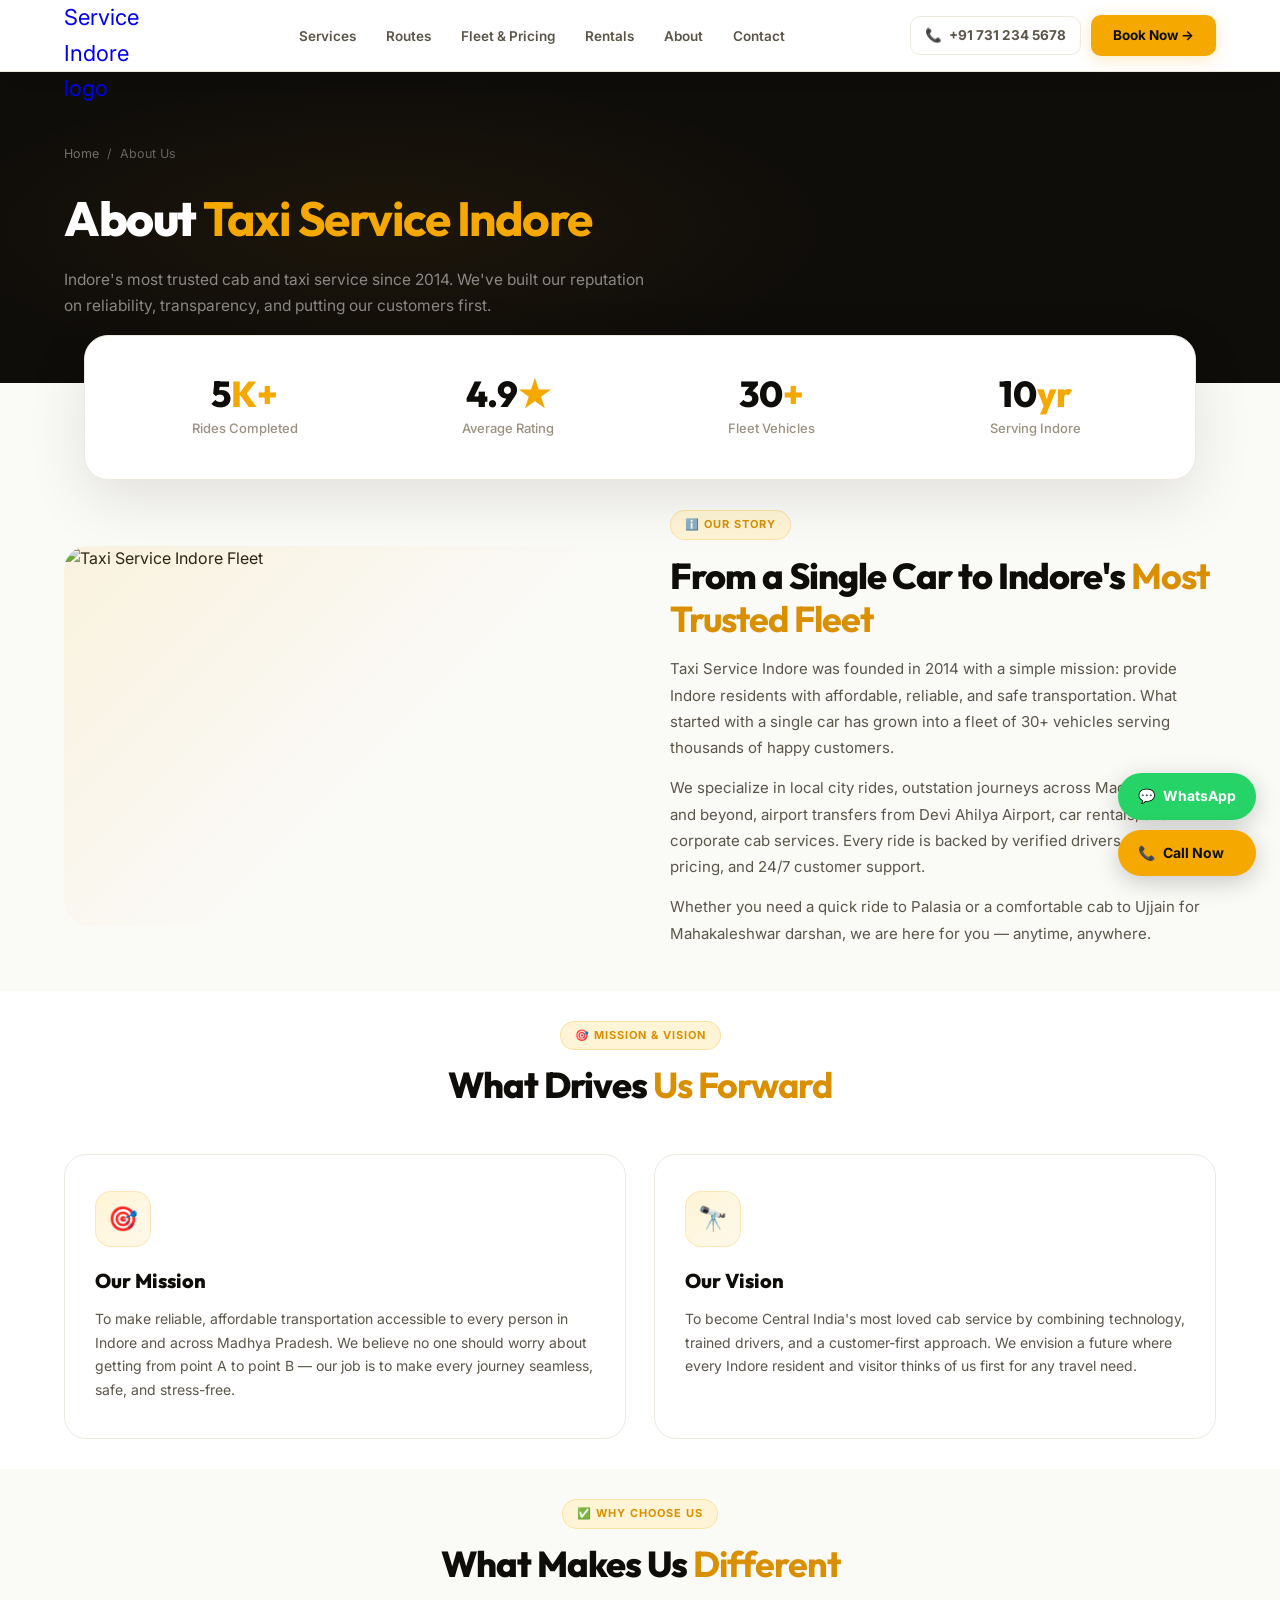
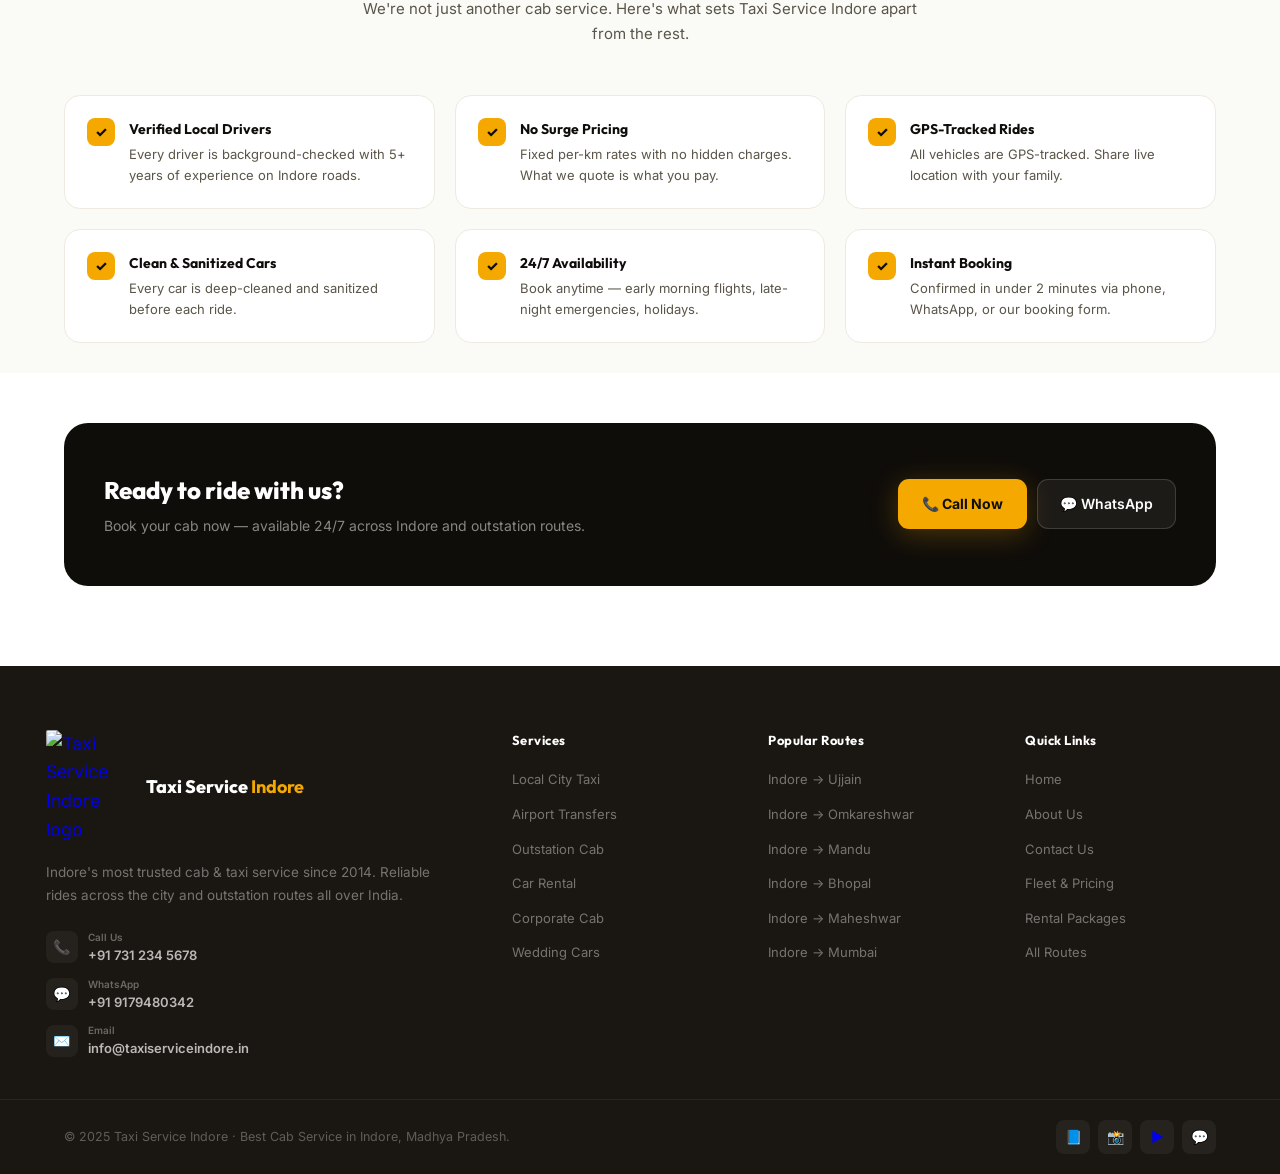
==== commit 33652333: "fixed bugs" ====
--- a/aboutus.html
+++ b/aboutus.html
@@ -4,9 +4,14 @@
 <head>
   <meta charset="UTF-8">
   <meta name="viewport" content="width=device-width, initial-scale=1.0">
-  <meta name="description"
-    content="About Taxi Service Indore — Indore's most trusted cab service since 2014. Learn about our mission, vision, fleet, and why thousands choose us.">
-  <title>About Us | Taxi Service Indore</title>
+  <title>About Our Best Taxi Service Indore | Cab Booking & Car Rental & Tour Packages Indore</title>
+  <meta name="keywords" content="Taxi Service Indore, Cab Service Indore, Car Rental Indore, Cab Booking, Car Booking, Car Rental Near Me, Vehicle Rental Near Me, Tour Package, Cab Service in Indore, Airport Taxi Indore, Indore Ujjain Taxi, Indore Omkareshwar Taxi, Indore Bhopal Taxi, Contact Taxi Service Indore">
+  <meta name="description" content="Learn about our Taxi Service Indore offering reliable cab booking, car booking, car rental in Indore, airport transfers, tour packages, and Indore to Ujjain & Omkareshwar & bhopal taxi services with affordable fares and professional drivers.">
+  <meta property="og:locale" content="en_US" />
+  <meta property="og:type" content="website" />
+  <meta property="og:title" content="About Our Best Taxi Service Indore | Cab Booking & Car Rental & Tour Packages Indore" />
+  <meta property="og:description" content="Learn about our Taxi Service Indore offering reliable cab booking, car booking, car rental in Indore, airport transfers, tour packages, and Indore to Ujjain & Omkareshwar & bhopal taxi services with affordable fares and professional drivers." />
+  <meta property="og:site_name" content="Taxi Services Indore " />
   <link rel="preconnect" href="https://fonts.googleapis.com">
   <link
     href="https://fonts.googleapis.com/css2?family=Outfit:wght@300;400;500;600;700;800;900&family=Inter:wght@300;400;500;600;700&display=swap"
@@ -49,23 +54,9 @@
       line-height: 1.6;
     }
 
-    /* ══ TOPBAR ══ */
-    .topbar {
-      position: fixed; top: 0; left: 0; right: 0; z-index: 1000;
-      background: var(--dark); height: 36px; display: flex; align-items: center;
-      padding: 0 5%; transition: transform 0.3s ease;
-    }
-    .topbar.hide { transform: translateY(-100%); }
-    .topbar-inner { max-width: 1240px; width: 100%; margin: 0 auto; display: flex; align-items: center; justify-content: space-between; }
-    .tb-left { display: flex; gap: 18px; align-items: center; }
-    .tb-item { display: flex; align-items: center; gap: 5px; font-size: 11.5px; color: rgba(255,255,255,0.45); font-weight: 500; }
-    .tb-item a { color: rgba(255,255,255,0.6); text-decoration: none; transition: color 0.2s; }
-    .tb-item a:hover { color: var(--primary); }
-    .tb-badge { display: flex; align-items: center; gap: 5px; background: rgba(245,168,0,0.12); border: 1px solid rgba(245,168,0,0.22); color: var(--primary); font-size: 10.5px; font-weight: 700; padding: 2px 10px; border-radius: 100px; }
-
     /* ══ NAV ══ */
     nav {
-      position: fixed; top: 36px; left: 0; right: 0; z-index: 999;
+      position: fixed; top: 0; left: 0; right: 0; z-index: 999;
       background: rgba(255,255,255,0.97); backdrop-filter: blur(20px);
       border-bottom: 1px solid var(--border); height: 72px; padding: 0 5%;
       display: flex; align-items: center; justify-content: space-between;
@@ -89,7 +80,7 @@
     .btn-book:hover { background: var(--primary-dark); transform: translateY(-2px) scale(1.05); box-shadow: 0 10px 32px var(--primary-glow); }
     .hamburger { display: none; flex-direction: column; gap: 5px; cursor: pointer; background: none; border: none; padding: 4px; }
     .hamburger span { width: 22px; height: 2.5px; background: var(--text); border-radius: 2px; transition: all 0.3s; }
-    .header-offset { height: 108px; }
+    .header-offset { height: 72px; }
 
     /* ══ MOBILE MENU ══ */
     .mob-overlay { display: none; position: fixed; inset: 0; background: rgba(0,0,0,0.5); z-index: 990; }
@@ -518,7 +509,6 @@
     }
 
     @media(max-width:680px) {
-      .topbar { display: none; }
       nav { top: 0; height: 60px; }
       .header-offset { height: 60px; }
       .nav-links, .nav-tel { display: none; }
@@ -544,21 +534,10 @@
       }
     }
   </style>
+  <link rel="stylesheet" href="responsive.css">
 </head>
 
 <body>
-
-  <!-- TOPBAR -->
-  <div class="topbar" id="topbar">
-    <div class="topbar-inner">
-      <div class="tb-left">
-        <div class="tb-item">📞 <a href="tel:+917312345678">+91 731 234 5678</a></div>
-        <div class="tb-item">✉️ <a href="mailto:info@taxiserviceindore.in">info@taxiserviceindore.in</a></div>
-        <div class="tb-item">📍 Vijay Nagar, Indore, MP</div>
-      </div>
-      <div class="tb-badge">🟢 Available 24/7</div>
-    </div>
-  </div>
 
   <!-- NAV -->
   <nav id="navbar">
@@ -567,8 +546,8 @@
         <div class="logo-mark"><img src="https://res.cloudinary.com/dj3iwhwvr/image/upload/v1776084201/taxiserviceindore_logo_mpghna.jpg" alt="Taxi Service Indore logo"></div>
       </a>
       <ul class="nav-links">
-        <li><a href="index.html#services">Services</a></li>
-        <li><a href="index.html#routes">Routes</a></li>
+        <li><a href="services-all.html">Services</a></li>
+        <li><a href="routes-all.html">Routes</a></li>
         <li><a href="fleet.html">Fleet & Pricing</a></li>
         <li><a href="rental.html">Rentals</a></li>
         <li><a href="aboutus.html">About</a></li>
@@ -588,8 +567,8 @@
   <div class="mob-overlay" id="mobOverlay" onclick="closeMenu()"></div>
   <div class="mob-menu" id="mobMenu">
     <button class="mob-close" onclick="closeMenu()">✕</button>
-    <a href="index.html#services" onclick="closeMenu()">🚗 Services</a>
-    <a href="index.html#routes" onclick="closeMenu()">🗺️ Top Routes</a>
+    <a href="services-all.html" onclick="closeMenu()">🚗 Services</a>
+    <a href="routes-all.html" onclick="closeMenu()">🗺️ Top Routes</a>
     <a href="fleet.html" onclick="closeMenu()">🚙 Fleet & Pricing</a>
     <a href="rental.html" onclick="closeMenu()">🔑 Rentals</a>
     <a href="aboutus.html" onclick="closeMenu()">ℹ️ About Us</a>
@@ -597,7 +576,7 @@
     <div class="mob-divider"></div>
     <div class="mob-cta">
       <a href="tel:+917312345678" class="btn-primary" style="justify-content:center">📞 Call Now</a>
-      <a href="https://wa.me/917312345678" class="wa-btn" target="_blank">💬 WhatsApp</a>
+      <a href="https://wa.me/919179480342" class="wa-btn" target="_blank">💬 WhatsApp</a>
     </div>
   </div>
 
@@ -749,7 +728,7 @@
         </div>
         <div class="cta-btns">
           <a href="tel:+917312345678" class="btn-primary">📞 Call Now</a>
-          <a href="https://wa.me/917312345678" class="btn-wa" target="_blank">💬 WhatsApp</a>
+          <a href="https://wa.me/919179480342" class="btn-wa" target="_blank">💬 WhatsApp</a>
         </div>
       </div>
     </div>
@@ -763,13 +742,10 @@
     // Scroll effects
     window.addEventListener('scroll', () => {
       const navbar = document.getElementById('navbar');
-      const topbar = document.getElementById('topbar');
       if (window.scrollY > 50) {
         navbar.classList.add('scrolled');
-        if (topbar) topbar.classList.add('hide');
       } else {
         navbar.classList.remove('scrolled');
-        if (topbar) topbar.classList.remove('hide');
       }
     });
 
--- a/responsive.css
+++ b/responsive.css
@@ -0,0 +1,517 @@
+html {
+  -webkit-text-size-adjust: 100%;
+  text-size-adjust: 100%;
+}
+
+img,
+iframe,
+video {
+  max-width: 100%;
+}
+
+button,
+a,
+input,
+select,
+textarea {
+  -webkit-tap-highlight-color: transparent;
+}
+
+@media (max-width: 760px) {
+  body {
+    overflow-x: hidden;
+  }
+
+  nav {
+    top: 0;
+    height: 60px;
+    padding-right: 12px;
+    padding-left: 12px;
+  }
+
+  nav > div {
+    min-width: 0;
+    gap: 6px;
+  }
+
+  .nav-links {
+    display: none;
+  }
+
+  .nav-actions {
+    flex: 0 0 auto;
+    gap: 5px;
+  }
+
+  .nav-tel {
+    position: absolute;
+    top: 50%;
+    left: 50%;
+    z-index: 2;
+    display: flex;
+    gap: 4px;
+    padding: 5px 6px;
+    border-radius: 8px;
+    font-size: 10px;
+    white-space: nowrap;
+    transform: translate(-50%, -50%);
+    animation: mobileContactReveal 420ms ease-out both;
+  }
+
+  .nav-tel .ring-icon {
+    animation-duration: 2.8s;
+  }
+
+  .logo-mark {
+    width: 64px;
+  }
+
+  .btn-book {
+    display: none;
+    gap: 4px;
+    padding: 7px 8px;
+    font-size: 11px;
+    white-space: nowrap;
+  }
+
+  .hamburger {
+    display: flex;
+    flex: 0 0 auto;
+  }
+
+  .header-offset {
+    height: 60px;
+  }
+
+  .mob-menu {
+    width: min(320px, 88vw);
+    height: 100vh;
+    height: 100dvh;
+    overflow-y: auto;
+    padding: 76px 20px 24px;
+  }
+
+  .section,
+  .content {
+    padding: 32px 16px;
+  }
+
+  .page-hero {
+    padding: 32px 16px;
+  }
+
+  .page-hero-inner,
+  .hero-inner,
+  .wrap {
+    width: 100%;
+    min-width: 0;
+  }
+
+  .hero-inner {
+    gap: 22px;
+    padding: 28px 16px 24px;
+  }
+
+  .hero-left {
+    display: none;
+  }
+
+  .hero-h1,
+  .page-hero h1 {
+    font-size: 30px;
+    line-height: 1.15;
+    letter-spacing: 0;
+    overflow-wrap: anywhere;
+  }
+
+  .sec-title {
+    font-size: 26px;
+    line-height: 1.2;
+    letter-spacing: 0;
+    overflow-wrap: anywhere;
+  }
+
+  .sec-desc,
+  .page-hero p {
+    font-size: 14px;
+  }
+
+  .sec-head {
+    margin-bottom: 28px;
+  }
+
+  .sec-head-row {
+    align-items: flex-start;
+    gap: 12px;
+    margin-bottom: 20px;
+  }
+
+  .view-all-btn {
+    max-width: 100%;
+    padding: 9px 13px;
+    white-space: normal;
+  }
+
+  .breadcrumb {
+    flex-wrap: wrap;
+  }
+
+  .fci-val,
+  .footer-nav-col a,
+  .hq-val,
+  .route-card .route-subtitle,
+  .svc-desc {
+    overflow-wrap: anywhere;
+  }
+
+  .contact-layout,
+  .intro-grid,
+  .mv-grid,
+  .about-grid {
+    grid-template-columns: minmax(0, 1fr);
+    gap: 24px;
+  }
+
+  .choose-grid,
+  .services-grid,
+  .routes-grid,
+  .fleet-grid,
+  .packages-grid,
+  .why-grid,
+  .rental-grid,
+  .rev-grid {
+    grid-template-columns: repeat(2, minmax(0, 1fr));
+    gap: 14px;
+  }
+
+  .stats-bar {
+    grid-template-columns: repeat(2, minmax(0, 1fr));
+    gap: 14px;
+    margin-top: -28px;
+    padding: 22px 16px;
+  }
+
+  .form-card {
+    padding: 24px 20px;
+  }
+
+  .intro-img {
+    height: 280px;
+  }
+
+  .svc-img {
+    height: 170px;
+  }
+
+  .svc-body,
+  .fleet-body,
+  .pkg-body {
+    padding: 16px;
+  }
+
+  .svc-desc,
+  .route-desc {
+    overflow-wrap: anywhere;
+  }
+
+  .filter-bar {
+    gap: 8px;
+    margin-bottom: 24px;
+  }
+
+  .filter-btn {
+    padding: 8px 12px;
+  }
+
+  .route-card {
+    min-width: 0;
+  }
+
+  .route-card .route-subtitle {
+    white-space: normal;
+    overflow: visible;
+    text-overflow: clip;
+  }
+
+  .fleet-img {
+    height: 150px;
+  }
+
+  .fleet-price-note {
+    max-width: 45%;
+    white-space: normal;
+    text-align: center;
+  }
+
+  .v-card {
+    padding: 16px;
+  }
+
+  .v-slide {
+    flex: 0 0 min(84vw, 320px);
+  }
+
+  .pkg-header {
+    padding: 22px 16px 18px;
+  }
+
+  .pkg-price {
+    font-size: 30px;
+  }
+
+  .cta-strip {
+    align-items: stretch;
+    gap: 18px;
+    padding: 26px 20px;
+  }
+
+  .cta-strip-btns,
+  .cta-btns {
+    flex-wrap: wrap;
+  }
+
+  .footer-top {
+    grid-template-columns: repeat(2, minmax(0, 1fr));
+    gap: 24px;
+    padding: 36px 16px 28px;
+  }
+
+  .footer-top > :first-child {
+    grid-column: 1 / -1;
+  }
+
+  .car-arrow,
+  .sl-arrow {
+    flex: 0 0 40px;
+    width: 40px;
+    height: 40px;
+  }
+
+  .bk-body {
+    padding: 18px;
+  }
+
+  .frow {
+    grid-template-columns: minmax(0, 1fr);
+    gap: 0;
+  }
+
+  input,
+  select,
+  textarea {
+    max-width: 100%;
+  }
+
+  .bk-body input,
+  .bk-body select,
+  .form-card input,
+  .form-card select,
+  .form-card textarea,
+  .rental-booking-field input,
+  .card-booking-field input {
+    min-height: 44px;
+    font-size: 16px !important;
+  }
+
+  .btn-primary,
+  .btn-book,
+  .bk-btn,
+  .submit-btn,
+  .fleet-book-btn,
+  .rental-card-btn,
+  .pkg-book,
+  .v-book,
+  .route-book-btn,
+  .svc-btn-book {
+    min-height: 44px;
+  }
+
+  .float-btns {
+    right: 12px;
+    bottom: 12px;
+  }
+}
+
+@keyframes mobileContactReveal {
+  from {
+    opacity: 0;
+    transform: translate(-50%, calc(-50% - 4px));
+  }
+
+  to {
+    opacity: 1;
+    transform: translate(-50%, -50%);
+  }
+}
+
+@media (max-width: 600px) {
+  .section,
+  .content {
+    padding: 28px 14px;
+  }
+
+  .page-hero {
+    padding: 28px 14px;
+  }
+
+  nav {
+    padding-right: 10px;
+    padding-left: 10px;
+  }
+
+  nav > div {
+    gap: 4px;
+  }
+
+  .logo-mark {
+    width: 56px;
+  }
+
+  .nav-tel {
+    gap: 3px;
+    padding: 5px;
+    font-size: 10px;
+  }
+
+  .btn-book {
+    padding: 6px 7px;
+    font-size: 10px;
+  }
+
+  .hero-inner {
+    padding: 24px 14px 20px;
+  }
+
+  .hero-h1,
+  .page-hero h1 {
+    font-size: 27px;
+  }
+
+  .sec-title {
+    font-size: 23px;
+  }
+
+  .choose-grid,
+  .services-grid,
+  .routes-grid,
+  .fleet-grid,
+  .packages-grid,
+  .why-grid,
+  .rental-grid,
+  .rev-grid {
+    grid-template-columns: minmax(0, 1fr);
+  }
+
+  .stats-bar,
+  .about-stats-grid {
+    grid-template-columns: repeat(2, minmax(0, 1fr));
+  }
+
+  .hero-quick {
+    width: 100%;
+    display: grid;
+    grid-template-columns: repeat(2, minmax(0, 1fr));
+    gap: 10px;
+  }
+
+  .hq-card {
+    min-width: 0;
+    padding: 12px;
+    gap: 10px;
+  }
+
+  .hq-val {
+    overflow-wrap: anywhere;
+    font-size: 13px;
+  }
+
+  .contact-layout {
+    gap: 20px;
+  }
+
+  .form-card {
+    padding: 20px 16px;
+  }
+
+  .rental-card {
+    padding: 18px 16px;
+  }
+
+  .cta-strip {
+    padding: 22px 16px;
+  }
+
+  .cta-strip-btns,
+  .cta-btns {
+    display: grid;
+    grid-template-columns: minmax(0, 1fr);
+    width: 100%;
+  }
+
+  .cta-strip-btns a,
+  .cta-btns a {
+    justify-content: center;
+  }
+
+  .footer-top {
+    gap: 20px 14px;
+    padding: 30px 14px 24px;
+  }
+
+  .footer-logo-text {
+    font-size: 16px;
+  }
+
+  .footer-tagline {
+    overflow-wrap: anywhere;
+  }
+
+  .route-card-content {
+    padding: 18px 16px;
+  }
+
+  .card-booking-actions,
+  .rental-booking-actions {
+    display: grid;
+    grid-template-columns: minmax(0, 1fr);
+  }
+
+  .route-card .route-dest-line {
+    font-size: 18px;
+    flex-wrap: wrap;
+  }
+
+  .route-card {
+    height: 280px;
+  }
+
+  .svc-slide,
+  .rev-slide {
+    flex: 0 0 min(88vw, 340px);
+  }
+
+  .route-slide,
+  .fleet-slide {
+    flex: 0 0 min(86vw, 320px);
+  }
+
+  .content iframe {
+    width: 100%;
+    min-height: 260px;
+  }
+}
+
+@media (prefers-reduced-motion: reduce) {
+  html {
+    scroll-behavior: auto;
+  }
+
+  *,
+  *::before,
+  *::after {
+    animation-duration: 0.01ms !important;
+    animation-iteration-count: 1 !important;
+    scroll-behavior: auto !important;
+    transition-duration: 0.01ms !important;
+  }
+}
